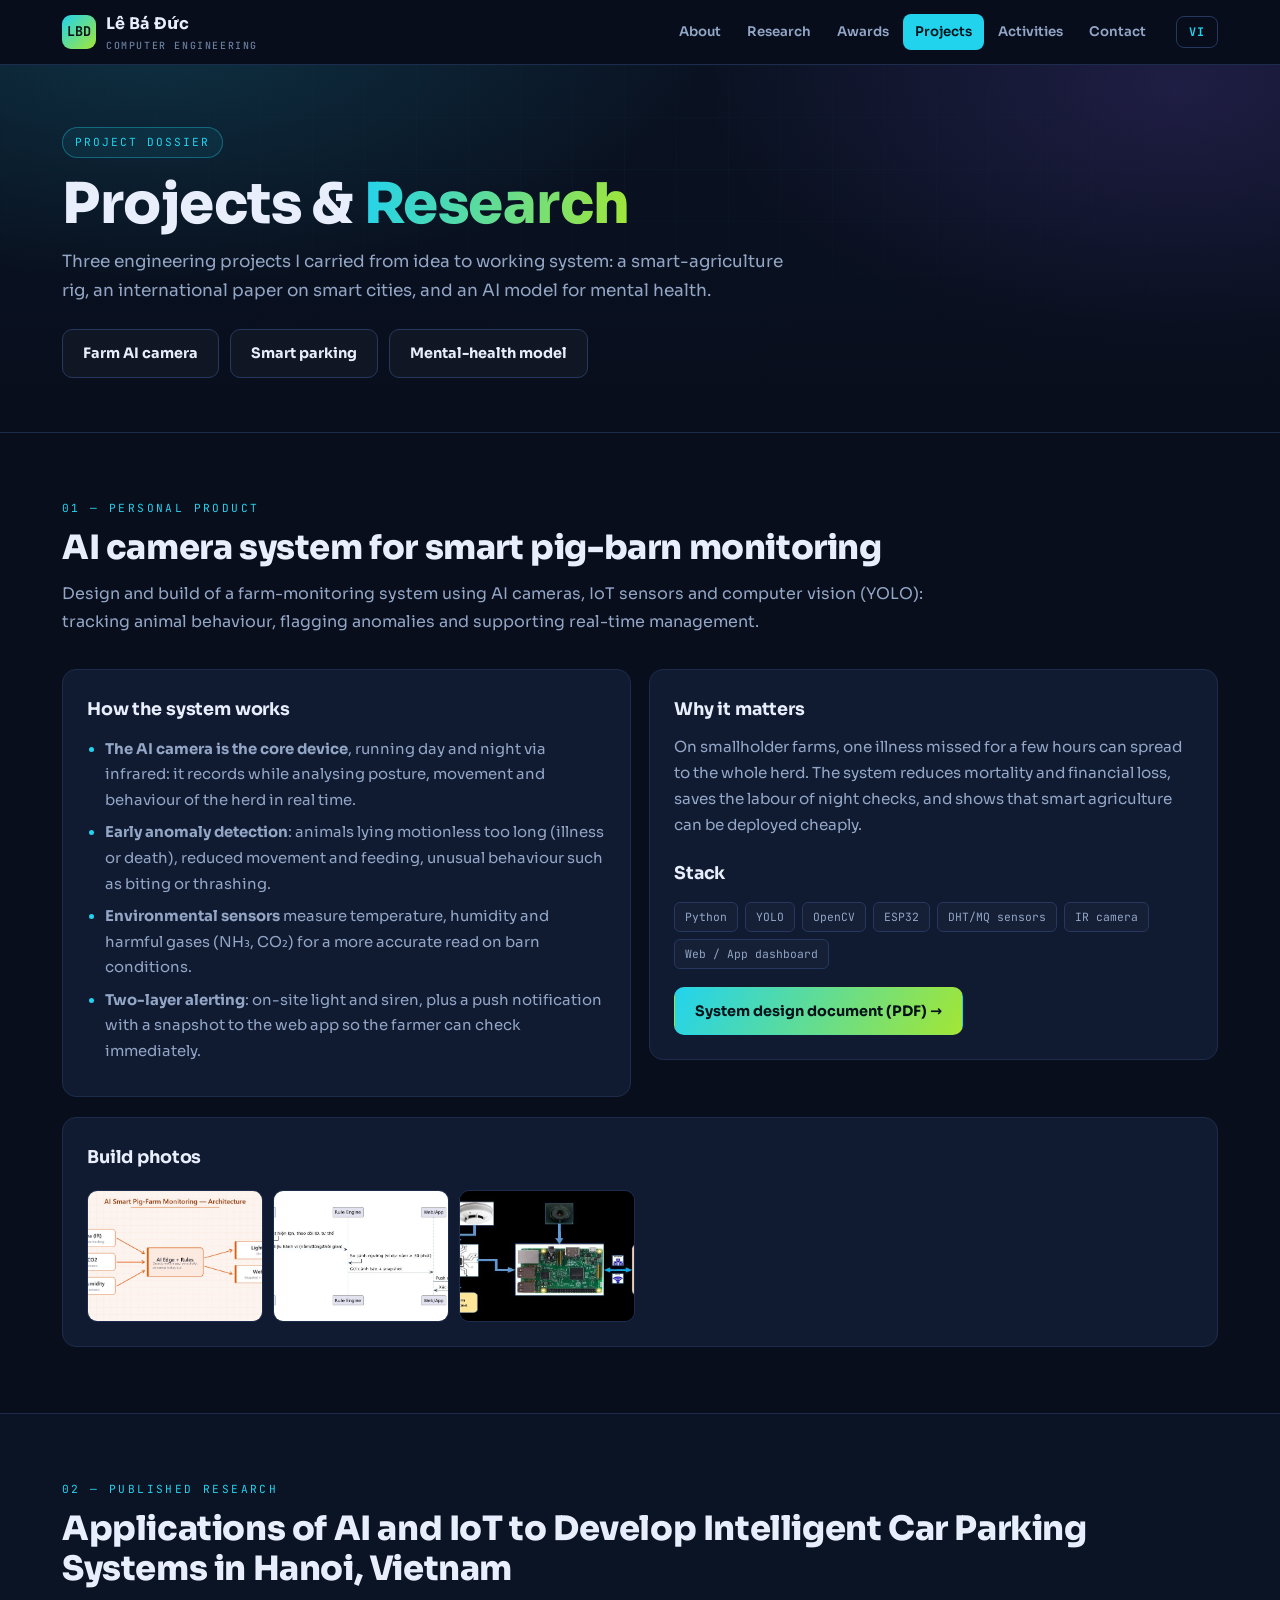
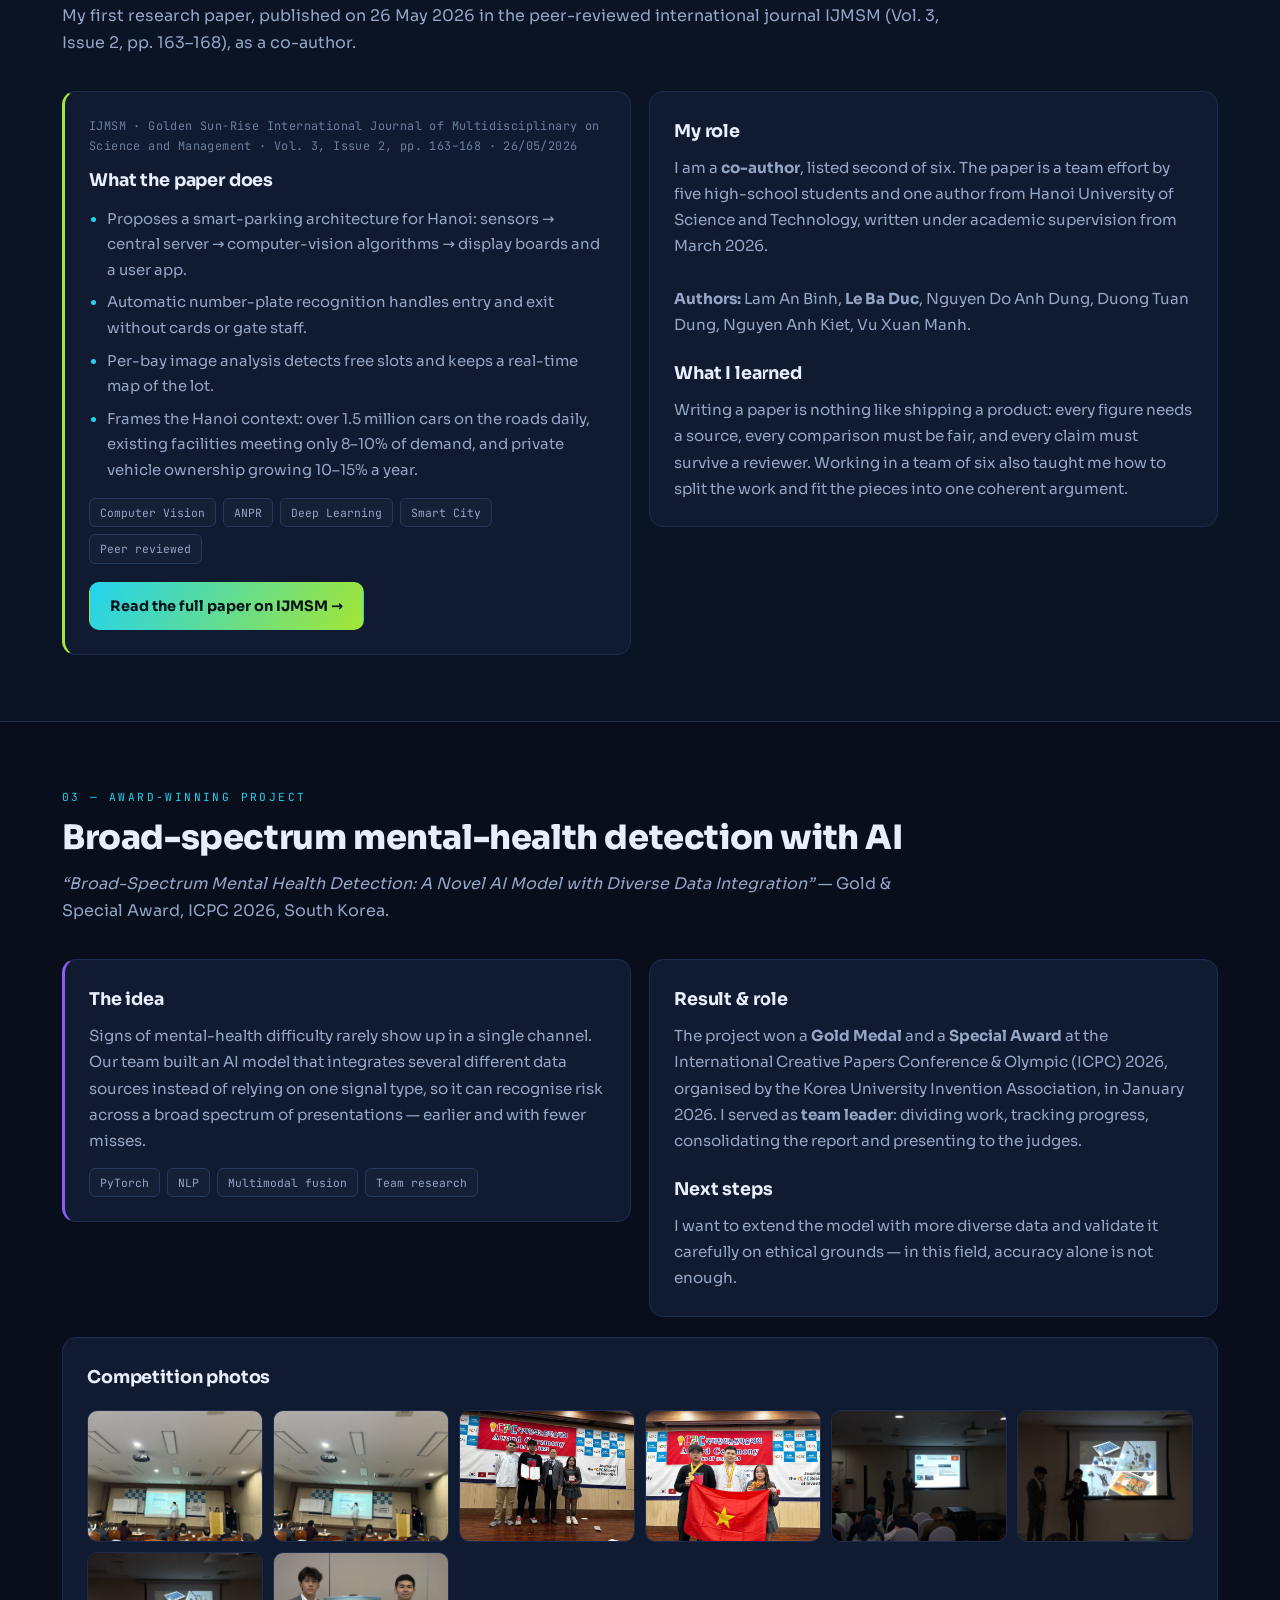
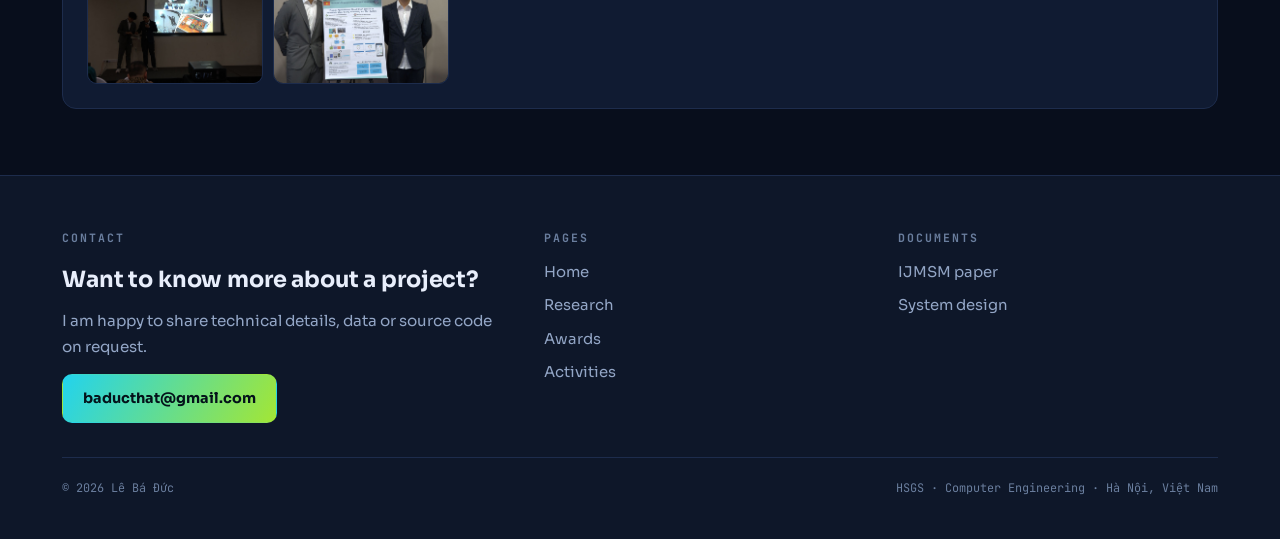
==== projects.html @ 4dd36305 "Cập nhật nội dung/thiết kế + ảnh thật (chuẩn bị push)" ====
<!DOCTYPE html>
<html lang="en">
<head>
<meta charset="utf-8">
<meta name="viewport" content="width=device-width,initial-scale=1,viewport-fit=cover">
<title>Projects &amp; Research — Le Ba Duc</title>
<meta name="description" content="Three engineering projects by Le Ba Duc: an AI pig-barn monitoring camera, a smart parking system published in IJMSM, and an early mental-health risk detection model (ICPC 2026 Gold).">
<link rel="preconnect" href="https://fonts.googleapis.com">
<link rel="preconnect" href="https://fonts.gstatic.com" crossorigin>
<link href="https://fonts.googleapis.com/css2?family=Sora:wght@400;600;700;800&family=JetBrains+Mono:wght@500;700&display=swap" rel="stylesheet">
<link rel="stylesheet" href="assets/css/site.css">
</head>
<body>

<div class="topbar">
  <div class="wrap">
    <a class="brand" href="index.html" style="text-decoration:none;color:inherit">
      <span class="mk">LBD</span>
      <span>Lê Bá Đức<small>COMPUTER ENGINEERING</small></span>
    </a>
    <button class="burger" aria-label="Menu" aria-expanded="false" id="burger">&#9776;</button>
    <nav class="mainnav" id="nav">
      <a href="index.html#about"><span data-en>About</span><span data-vi>Giới thiệu</span></a>
      <a href="index.html#research"><span data-en>Research</span><span data-vi>Nghiên cứu</span></a>
      <a href="index.html#awards"><span data-en>Awards</span><span data-vi>Thành tích</span></a>
      <a href="projects.html" class="on"><span data-en>Projects</span><span data-vi>Dự án</span></a>
      <a href="index.html#activities"><span data-en>Activities</span><span data-vi>Ngoại khóa</span></a>
      <a href="index.html#contact"><span data-en>Contact</span><span data-vi>Liên hệ</span></a>
    </nav>
    <button class="langbtn" id="lang">EN</button>
  </div>
</div>

<header class="hero">
  <div class="wrap" style="grid-template-columns:1fr">
    <div>
      <span class="kicker"><span data-en>Project dossier</span><span data-vi>Hồ sơ dự án</span></span>
      <h1><span data-en>Projects &amp; <em>Research</em></span><span data-vi>Dự án &amp; <em>Nghiên cứu</em></span></h1>
      <p class="role">
        <span data-en>Three engineering projects I carried from idea to working system: a smart-agriculture rig, an international paper on smart cities, and an AI model for mental health.</span><span data-vi>Ba dự án kỹ thuật mình theo từ ý tưởng tới sản phẩm: một hệ thống nông nghiệp thông minh, một bài báo quốc tế về thành phố thông minh, và một mô hình AI cho sức khỏe tâm lý.</span>
      </p>
      <div class="cta">
        <a class="btn" href="#farm"><span data-en>Farm AI camera</span><span data-vi>Camera AI trang trại</span></a>
        <a class="btn" href="#parking"><span data-en>Smart parking</span><span data-vi>Bãi đỗ xe thông minh</span></a>
        <a class="btn" href="#mental"><span data-en>Mental-health model</span><span data-vi>Phát hiện rủi ro tâm lý</span></a>
      </div>
    </div>
  </div>
</header>

<!-- ============ PROJECT 1 ============ -->
<section id="farm">
  <div class="wrap">
    <div class="sechead rv">
      <div class="eyebrow">01 &mdash; <span data-en>Personal product</span><span data-vi>Sản phẩm cá nhân</span></div>
      <h2><span data-en>AI camera system for smart pig-barn monitoring</span><span data-vi>Hệ thống camera AI giám sát chuồng lợn thông minh</span></h2>
      <p class="lead">
        <span data-en>Design and build of a farm-monitoring system using AI cameras, IoT sensors and computer vision (YOLO): tracking animal behaviour, flagging anomalies and supporting real-time management.</span><span data-vi>Thiết kế và phát triển hệ thống giám sát trang trại dùng camera AI, cảm biến IoT và thị giác máy tính (YOLO): theo dõi hành vi vật nuôi, phát hiện bất thường và hỗ trợ quản lý theo thời gian thực.</span>
      </p>
    </div>

    <div class="grid2" style="align-items:start">
      <div class="card rv">
        <h3><span data-en>How the system works</span><span data-vi>Cách hệ thống hoạt động</span></h3>
        <ul>
          <li><span data-en><b>The AI camera is the core device</b>, running day and night via infrared: it records while analysing posture, movement and behaviour of the herd in real time.</span><span data-vi><b>Camera AI là thiết bị trung tâm</b>, chạy cả ngày lẫn đêm nhờ hồng ngoại: vừa ghi hình, vừa phân tích tư thế, vận động và hành vi của đàn lợn theo thời gian thực.</span></li>
          <li><span data-en><b>Early anomaly detection</b>: animals lying motionless too long (illness or death), reduced movement and feeding, unusual behaviour such as biting or thrashing.</span><span data-vi><b>Phát hiện sớm dấu hiệu bất thường</b>: lợn nằm bất động quá lâu (ốm hoặc tử vong), giảm vận động và ăn ít, hành vi lạ như cắn hoặc quẫy.</span></li>
          <li><span data-en><b>Environmental sensors</b> measure temperature, humidity and harmful gases (NH&#8323;, CO&#8322;) for a more accurate read on barn conditions.</span><span data-vi><b>Cảm biến môi trường</b> đo nhiệt độ, độ ẩm và khí độc (NH&#8323;, CO&#8322;) để đánh giá điều kiện chuồng nuôi chính xác hơn.</span></li>
          <li><span data-en><b>Two-layer alerting</b>: on-site light and siren, plus a push notification with a snapshot to the web app so the farmer can check immediately.</span><span data-vi><b>Cảnh báo hai lớp</b>: đèn/còi tại chỗ, đồng thời đẩy thông báo kèm ảnh chụp lên Web/App để người chăn nuôi kiểm tra ngay.</span></li>
        </ul>
      </div>
      <div class="card rv">
        <h3><span data-en>Why it matters</span><span data-vi>Ý nghĩa thực tiễn</span></h3>
        <p><span data-en>On smallholder farms, one illness missed for a few hours can spread to the whole herd. The system reduces mortality and financial loss, saves the labour of night checks, and shows that smart agriculture can be deployed cheaply.</span><span data-vi>Trong chăn nuôi hộ nhỏ, một ca bệnh không được phát hiện trong vài giờ có thể lây ra cả đàn. Hệ thống này giảm tỷ lệ chết và thiệt hại kinh tế, tiết kiệm nhân công đi kiểm tra ban đêm, và cho thấy nông nghiệp thông minh có thể triển khai với chi phí thấp.</span></p>
        <h3 style="margin-top:20px"><span data-en>Stack</span><span data-vi>Công nghệ sử dụng</span></h3>
        <div class="tags">
          <span>Python</span><span>YOLO</span><span>OpenCV</span><span>ESP32</span><span data-en>DHT/MQ sensors</span><span data-en>IR camera</span><span data-vi>Cảm biến DHT/MQ</span><span data-vi>Camera hồng ngoại</span><span>Web / App dashboard</span>
        </div>
        <p style="margin-top:18px">
          <a class="btn pri" href="assets/docs/ban-thiet-ke-he-thong-pdf.pdf" target="_blank" rel="noopener">
            <span data-en>System design document (PDF) &rarr;</span><span data-vi>Bản thiết kế hệ thống (PDF) &rarr;</span>
          </a>
        </p>
      </div>
    </div>

    <div class="card rv" style="margin-top:20px">
      <h3><span data-en>Build photos</span><span data-vi>Hình ảnh sản phẩm</span></h3>
      <div class='gal'><a href='assets/img/act0-0.jpg' data-lb><img src='assets/img/act0-0.jpg' alt='He thong camera AI 1' loading='lazy'></a><a href='assets/img/act0-1.jpg' data-lb><img src='assets/img/act0-1.jpg' alt='He thong camera AI 2' loading='lazy'></a><a href='assets/img/act0-2.jpg' data-lb><img src='assets/img/act0-2.jpg' alt='He thong camera AI 3' loading='lazy'></a></div>
    </div>
  </div>
</section>

<!-- ============ PROJECT 2 ============ -->
<section id="parking">
  <div class="wrap">
    <div class="sechead rv">
      <div class="eyebrow">02 &mdash; <span data-en>Published research</span><span data-vi>Nghiên cứu đã công bố</span></div>
      <h2>Applications of AI and IoT to Develop Intelligent Car Parking Systems in Hanoi, Vietnam</h2>
      <p class="lead">
        <span data-en>My first research paper, published on 26 May 2026 in the peer-reviewed international journal IJMSM (Vol. 3, Issue 2, pp. 163&ndash;168), as a co-author.</span><span data-vi>Bài báo khoa học đầu tiên của mình, công bố ngày 26/05/2026 trên tạp chí quốc tế bình duyệt IJMSM (Vol. 3, Issue 2, tr. 163&ndash;168), với vai trò đồng tác giả.</span>
      </p>
    </div>
    <div class="grid2" style="align-items:start">
      <div class="card rv" style="border-left:3px solid var(--lime)">
        <div class="meta">IJMSM &middot; Golden Sun-Rise International Journal of Multidisciplinary on Science and Management &middot; Vol. 3, Issue 2, pp. 163&ndash;168 &middot; 26/05/2026</div>
        <h3 style="margin-top:8px"><span data-en>What the paper does</span><span data-vi>Nội dung nghiên cứu</span></h3>
        <ul>
          <li><span data-en>Proposes a smart-parking architecture for Hanoi: sensors &rarr; central server &rarr; computer-vision algorithms &rarr; display boards and a user app.</span><span data-vi>Đề xuất kiến trúc hệ thống bãi đỗ xe tự động: camera đầu vào &rarr; mô hình thị giác máy tính &rarr; máy chủ điều phối &rarr; bảng hiển thị và ứng dụng người dùng.</span></li>
          <li><span data-en>Automatic number-plate recognition handles entry and exit without cards or gate staff.</span><span data-vi>Nhận diện biển số xe (ANPR) để tự động ghi nhận vào/ra, không cần thẻ từ hay nhân viên soát vé.</span></li>
          <li><span data-en>Per-bay image analysis detects free slots and keeps a real-time map of the lot.</span><span data-vi>Phát hiện chỗ trống bằng phân tích hình ảnh từng ô đỗ, cập nhật bản đồ bãi theo thời gian thực.</span></li>
          <li><span data-en>Frames the Hanoi context: over 1.5 million cars on the roads daily, existing facilities meeting only 8&ndash;10% of demand, and private vehicle ownership growing 10&ndash;15% a year.</span><span data-vi>Phân tích bối cảnh Hà Nội: hơn 1,5 triệu xe lưu thông mỗi ngày, hạ tầng đỗ xe hiện chỉ đáp ứng 8&ndash;10% nhu cầu, lượng xe cá nhân tăng 10&ndash;15% mỗi năm.</span></li>
        </ul>
        <div class="tags"><span>Computer Vision</span><span>ANPR</span><span>Deep Learning</span><span>Smart City</span><span data-en>Peer reviewed</span><span data-vi>Bình duyệt</span></div>
        <p style="margin-top:18px">
          <a class="btn pri" href="https://ijmsm.org/ijmsm-v3i2p119.html" target="_blank" rel="noopener">
            <span data-en>Read the full paper on IJMSM &rarr;</span><span data-vi>Đọc toàn văn trên IJMSM &rarr;</span>
          </a>
        </p>
      </div>
      <div class="card rv">
        <h3><span data-en>My role</span><span data-vi>Vai trò của mình</span></h3>
        <p><span data-en>I am a <b>co-author</b>, listed second of six. The paper is a team effort by five high-school students and one author from Hanoi University of Science and Technology, written under academic supervision from March 2026.<br><br><b>Authors:</b> Lam An Binh, <b>Le Ba Duc</b>, Nguyen Do Anh Dung, Duong Tuan Dung, Nguyen Anh Kiet, Vu Xuan Manh.</span><span data-vi>Mình là <b>đồng tác giả</b>, đứng tên thứ 2 trong 6 tác giả. Bài báo là công trình nhóm gồm 5 học sinh và 1 tác giả từ Đại học Bách khoa Hà Nội, thực hiện dưới hướng dẫn chuyên môn từ tháng 3/2026.<br><br><b>Nhóm tác giả:</b> Lam An Binh, <b>Le Ba Duc</b>, Nguyen Do Anh Dung, Duong Tuan Dung, Nguyen Anh Kiet, Vu Xuan Manh.</span></p>
        <h3 style="margin-top:20px"><span data-en>What I learned</span><span data-vi>Điều mình học được</span></h3>
        <p><span data-en>Writing a paper is nothing like shipping a product: every figure needs a source, every comparison must be fair, and every claim must survive a reviewer. Working in a team of six also taught me how to split the work and fit the pieces into one coherent argument.</span><span data-vi>Viết một bài báo khác hoàn toàn với làm một sản phẩm: mọi số liệu phải có nguồn, mọi so sánh phải công bằng, và mọi kết luận phải chịu được phản biện của người bình duyệt. Làm việc trong nhóm 6 người cũng dạy mình cách chia phần việc và ghép các phần thành một lập luận thống nhất.</span></p>
      </div>
    </div>
  </div>
</section>

<!-- ============ PROJECT 3 ============ -->
<section id="mental">
  <div class="wrap">
    <div class="sechead rv">
      <div class="eyebrow">03 &mdash; <span data-en>Award-winning project</span><span data-vi>Đề tài đạt giải</span></div>
      <h2><span data-en>Broad-spectrum mental-health detection with AI</span><span data-vi>Phát hiện sớm rủi ro sức khỏe tâm lý bằng AI</span></h2>
      <p class="lead">
        <span data-en><i>&ldquo;Broad-Spectrum Mental Health Detection: A Novel AI Model with Diverse Data Integration&rdquo;</i> &mdash; Gold &amp; Special Award, ICPC 2026, South Korea.</span><span data-vi><i>&ldquo;Broad-Spectrum Mental Health Detection: A Novel AI Model with Diverse Data Integration&rdquo;</i> &mdash; Gold &amp; Special Award, ICPC 2026, Hàn Quốc.</span>
      </p>
    </div>
    <div class="grid2" style="align-items:start">
      <div class="card rv" style="border-left:3px solid var(--violet)">
        <h3><span data-en>The idea</span><span data-vi>Ý tưởng</span></h3>
        <p><span data-en>Signs of mental-health difficulty rarely show up in a single channel. Our team built an AI model that integrates several different data sources instead of relying on one signal type, so it can recognise risk across a broad spectrum of presentations &mdash; earlier and with fewer misses.</span><span data-vi>Các dấu hiệu của vấn đề sức khỏe tâm lý rất ít khi xuất hiện ở một kênh duy nhất. Nhóm mình xây dựng một mô hình AI tích hợp nhiều nguồn dữ liệu khác nhau thay vì chỉ dựa vào một loại tín hiệu, nhằm nhận ra nguy cơ trên phổ rộng các biểu hiện &mdash; sớm hơn và ít bỏ sót hơn.</span></p>
        <div class="tags"><span>PyTorch</span><span>NLP</span><span>Multimodal fusion</span><span data-en>Team research</span><span data-vi>Nghiên cứu nhóm</span></div>
      </div>
      <div class="card rv">
        <h3><span data-en>Result &amp; role</span><span data-vi>Kết quả &amp; vai trò</span></h3>
        <p><span data-en>The project won a <b>Gold Medal</b> and a <b>Special Award</b> at the International Creative Papers Conference &amp; Olympic (ICPC) 2026, organised by the Korea University Invention Association, in January 2026. I served as <b>team leader</b>: dividing work, tracking progress, consolidating the report and presenting to the judges.</span><span data-vi>Đề tài giành <b>Huy chương Vàng</b> kèm <b>Giải đặc biệt</b> tại International Creative Papers Conference &amp; Olympic (ICPC) 2026 do Korea University Invention Association tổ chức, tháng 01/2026. Mình đảm nhiệm vai trò <b>Team Leader</b>: chia việc, quản lý tiến độ, tổng hợp báo cáo và trình bày trước ban giám khảo.</span></p>
        <h3 style="margin-top:20px"><span data-en>Next steps</span><span data-vi>Hướng phát triển</span></h3>
        <p><span data-en>I want to extend the model with more diverse data and validate it carefully on ethical grounds &mdash; in this field, accuracy alone is not enough.</span><span data-vi>Mình muốn tiếp tục mở rộng mô hình với dữ liệu đa dạng hơn và kiểm chứng cẩn thận về mặt đạo đức &mdash; đây là lĩnh vực mà độ chính xác thôi là chưa đủ.</span></p>
      </div>
    </div>
    <div class="card rv" style="margin-top:20px">
      <h3><span data-en>Competition photos</span><span data-vi>Hình ảnh tại cuộc thi</span></h3>
      <div class='gal'><a href='assets/img/act1-0.jpg' data-lb><img src='assets/img/act1-0.jpg' alt='ICPC 2026 1' loading='lazy'></a><a href='assets/img/act1-1.jpg' data-lb><img src='assets/img/act1-1.jpg' alt='ICPC 2026 2' loading='lazy'></a><a href='assets/img/act1-2.jpg' data-lb><img src='assets/img/act1-2.jpg' alt='ICPC 2026 3' loading='lazy'></a><a href='assets/img/act1-3.jpg' data-lb><img src='assets/img/act1-3.jpg' alt='ICPC 2026 4' loading='lazy'></a><a href='assets/img/act1-4.jpg' data-lb><img src='assets/img/act1-4.jpg' alt='ICPC 2026 5' loading='lazy'></a><a href='assets/img/act1-5.jpg' data-lb><img src='assets/img/act1-5.jpg' alt='ICPC 2026 6' loading='lazy'></a><a href='assets/img/act1-6.jpg' data-lb><img src='assets/img/act1-6.jpg' alt='ICPC 2026 7' loading='lazy'></a><a href='assets/img/act1-7.jpg' data-lb><img src='assets/img/act1-7.jpg' alt='ICPC 2026 8' loading='lazy'></a></div>
    </div>
  </div>
</section>

<footer id="contact">
  <div class="wrap">
    <div class="fgrid">
      <div>
        <h4><span data-en>Contact</span><span data-vi>Liên hệ</span></h4>
        <h3 style="font-size:1.4rem"><span data-en>Want to know more about a project?</span><span data-vi>Muốn biết thêm về một dự án?</span></h3>
        <p style="color:var(--mute);margin-top:10px;font-size:.95rem">
          <span data-en>I am happy to share technical details, data or source code on request.</span><span data-vi>Mình rất vui được chia sẻ chi tiết kỹ thuật, dữ liệu hoặc mã nguồn khi cần.</span>
        </p>
        <p style="margin-top:14px"><a class="btn pri" href="mailto:baducthat@gmail.com">baducthat@gmail.com</a></p>
      </div>
      <div>
        <h4><span data-en>Pages</span><span data-vi>Trang</span></h4>
        <ul>
          <li><a href="index.html"><span data-en>Home</span><span data-vi>Trang chủ</span></a></li>
          <li><a href="index.html#research"><span data-en>Research</span><span data-vi>Nghiên cứu</span></a></li>
          <li><a href="index.html#awards"><span data-en>Awards</span><span data-vi>Thành tích</span></a></li>
          <li><a href="index.html#activities"><span data-en>Activities</span><span data-vi>Ngoại khóa</span></a></li>
        </ul>
      </div>
      <div>
        <h4><span data-en>Documents</span><span data-vi>Tài liệu</span></h4>
        <ul>
          <li><a href="https://ijmsm.org/ijmsm-v3i2p119.html" target="_blank" rel="noopener"><span data-en>IJMSM paper</span><span data-vi>Bài báo IJMSM</span></a></li>
          <li><a href="assets/docs/ban-thiet-ke-he-thong-pdf.pdf" target="_blank" rel="noopener"><span data-en>System design</span><span data-vi>Bản thiết kế hệ thống</span></a></li>
        </ul>
      </div>
    </div>
    <div class="copy">
      <span>&copy; 2026 Lê Bá Đức</span>
      <span>HSGS &middot; Computer Engineering &middot; Hà Nội, Việt Nam</span>
    </div>
  </div>
</footer>

<div class="lb" id="lb" hidden>
  <button class="x" id="lbx" aria-label="Close">&times;</button>
  <button class="p" id="lbp" aria-label="Previous">&#8249;</button>
  <img id="lbi" src="" alt="">
  <button class="n" id="lbn" aria-label="Next">&#8250;</button>
</div>

<script src="assets/js/site.js"></script>
</body>
</html>
---- assets/css/site.css ----
/* ==========================================================
   Lê Bá Đức — Portfolio  |  "Engineering Console" theme
   ========================================================== */
:root{
  --bg:#080e1c; --bg2:#0b1425; --panel:#101b32; --panel2:#0e1729;
  --line:#1d2c4c; --line2:#26385e;
  --ink:#e8eefb; --mute:#93a6c6; --dim:#6a7e9e;
  --cy:#22d3ee; --lime:#a3e635; --gold:#fbbf24; --violet:#8b5cf6;
  --mono:'JetBrains Mono',ui-monospace,SFMono-Regular,Menlo,monospace;
  --sans:'Sora',system-ui,-apple-system,Segoe UI,sans-serif;
  --r:14px; --max:1200px;
}
*{margin:0;padding:0;box-sizing:border-box}
html{scroll-behavior:smooth;scroll-padding-top:86px}
body{
  font-family:var(--sans);background:var(--bg);color:var(--ink);
  line-height:1.72;-webkit-font-smoothing:antialiased;overflow-x:hidden;
}
img{max-width:100%;display:block}
a{color:var(--cy);text-decoration:none}
a:hover{text-decoration:underline}
.wrap{max-width:var(--max);margin:0 auto;padding:0 22px}

/* ---------- language toggle ---------- */
html[lang="vi"] [data-en]{display:none!important}
html[lang="en"] [data-vi]{display:none!important}

/* ---------- top bar ---------- */
.topbar{
  position:sticky;top:0;z-index:80;
  background:rgba(8,14,28,.82);backdrop-filter:blur(14px);
  border-bottom:1px solid var(--line);
}
.topbar .wrap{display:flex;align-items:center;gap:18px;height:64px}
.brand{display:flex;align-items:center;gap:10px;font-weight:700;letter-spacing:.3px;flex:0 0 auto}
.brand .mk{
  width:34px;height:34px;border-radius:9px;display:grid;place-items:center;
  font-family:var(--mono);font-size:.84rem;font-weight:700;color:#04121a;
  background:linear-gradient(135deg,var(--cy),var(--lime));
}
.brand small{display:block;font-family:var(--mono);font-size:.62rem;color:var(--dim);letter-spacing:1.6px;font-weight:500}
.mainnav{display:flex;gap:2px;margin-left:auto;flex-wrap:wrap}
.mainnav a{
  font-size:.83rem;font-weight:600;color:var(--mute);padding:7px 12px;border-radius:8px;
  text-decoration:none;white-space:nowrap;transition:.18s;
}
.mainnav a:hover,.mainnav a.on{color:#04121a;background:var(--cy)}
.langbtn{
  flex:0 0 auto;font-family:var(--mono);font-size:.74rem;font-weight:700;letter-spacing:1px;
  background:transparent;color:var(--cy);border:1px solid var(--line2);
  padding:7px 12px;border-radius:8px;cursor:pointer;transition:.18s;
}
.langbtn:hover{background:var(--cy);color:#04121a;border-color:var(--cy)}
.burger{display:none;background:none;border:1px solid var(--line2);color:var(--ink);border-radius:8px;padding:6px 10px;cursor:pointer;font-size:1.1rem}
@media(max-width:940px){
  .burger{display:block;margin-left:auto}
  .mainnav{
    position:absolute;top:64px;left:0;right:0;flex-direction:column;gap:0;margin:0;
    background:var(--bg2);border-bottom:1px solid var(--line);padding:8px 18px 14px;
  }
  .mainnav[hidden]{display:none}
  .mainnav a{padding:11px 8px;border-radius:0;border-bottom:1px solid var(--line)}
  .langbtn{margin-left:10px}
}

/* ---------- hero ---------- */
.hero{position:relative;overflow:hidden;border-bottom:1px solid var(--line);
  background:
    radial-gradient(900px 420px at 12% -10%,rgba(34,211,238,.16),transparent 62%),
    radial-gradient(760px 420px at 92% 6%,rgba(139,92,246,.16),transparent 62%),
    linear-gradient(180deg,#0a1222,#080e1c);
}
.hero::before{
  content:"";position:absolute;inset:0;pointer-events:none;opacity:.5;
  background-image:
    linear-gradient(rgba(34,211,238,.06) 1px,transparent 1px),
    linear-gradient(90deg,rgba(34,211,238,.06) 1px,transparent 1px);
  background-size:52px 52px;
  mask-image:radial-gradient(ellipse 80% 70% at 50% 30%,#000,transparent 75%);
}
.hero .wrap{position:relative;padding:62px 22px 54px;display:grid;grid-template-columns:auto 1fr;gap:38px;align-items:center}
@media(max-width:820px){.hero .wrap{grid-template-columns:1fr;gap:26px;padding:44px 22px 40px;text-align:center}}
.avatar{
  width:186px;height:186px;object-fit:cover;border-radius:22px;
  border:1px solid var(--line2);box-shadow:0 24px 60px rgba(0,0,0,.55),0 0 0 6px rgba(34,211,238,.07);
}
@media(max-width:820px){.avatar{margin:0 auto;width:150px;height:150px}}
.kicker{
  display:inline-flex;align-items:center;gap:8px;font-family:var(--mono);font-size:.7rem;
  letter-spacing:2px;text-transform:uppercase;color:var(--cy);
  border:1px solid rgba(34,211,238,.35);background:rgba(34,211,238,.07);
  padding:5px 12px;border-radius:999px;margin-bottom:16px;
}
.hero h1{font-size:clamp(2.1rem,5.4vw,3.5rem);line-height:1.08;letter-spacing:-.5px;font-weight:800}
.hero h1 em{font-style:normal;background:linear-gradient(100deg,var(--cy),var(--lime));-webkit-background-clip:text;background-clip:text;color:transparent}
.hero .role{margin-top:12px;font-size:1.06rem;color:var(--mute);max-width:56ch}
@media(max-width:820px){.hero .role{margin-inline:auto}}
.hero .school{margin-top:6px;font-family:var(--mono);font-size:.82rem;color:var(--dim)}
.cta{display:flex;flex-wrap:wrap;gap:11px;margin-top:24px}
@media(max-width:820px){.cta{justify-content:center}}
.btn{
  display:inline-flex;align-items:center;gap:8px;font-size:.9rem;font-weight:700;
  padding:11px 20px;border-radius:10px;border:1px solid var(--line2);
  color:var(--ink);text-decoration:none;transition:.18s;background:rgba(255,255,255,.03);
}
.btn:hover{border-color:var(--cy);color:var(--cy);text-decoration:none;transform:translateY(-1px)}
.btn.pri{background:linear-gradient(120deg,var(--cy),var(--lime));color:#04121a;border-color:transparent}
.btn.pri:hover{color:#04121a;filter:brightness(1.08)}

/* ---------- stat strip ---------- */
.strip{border-bottom:1px solid var(--line);background:var(--panel2)}
.strip .wrap{display:grid;grid-template-columns:repeat(auto-fit,minmax(160px,1fr));gap:1px;padding:0 22px}
.stat{padding:22px 6px;text-align:center;position:relative}
.stat+.stat::before{content:"";position:absolute;left:0;top:22%;bottom:22%;width:1px;background:var(--line)}
@media(max-width:700px){.stat+.stat::before{display:none}}
.stat b{display:block;font-family:var(--mono);font-size:1.85rem;font-weight:700;color:var(--cy);letter-spacing:-.5px}
.stat b.l{color:var(--lime)}.stat b.g{color:var(--gold)}
.stat span{display:block;font-size:.76rem;color:var(--dim);letter-spacing:.9px;text-transform:uppercase;margin-top:2px}

/* ---------- sections ---------- */
section{padding:66px 0;border-bottom:1px solid var(--line)}
section:nth-of-type(even){background:var(--bg2)}
.eyebrow{font-family:var(--mono);font-size:.7rem;letter-spacing:2.4px;text-transform:uppercase;color:var(--cy);margin-bottom:10px}
h2{font-size:clamp(1.5rem,3.3vw,2.1rem);letter-spacing:-.4px;font-weight:800;line-height:1.2}
h2+.lead{margin-top:12px;color:var(--mute);max-width:74ch}
h3{font-size:1.1rem;font-weight:700;letter-spacing:-.15px}
.sechead{margin-bottom:34px}

/* ---------- cards ---------- */
.card{
  background:var(--panel);border:1px solid var(--line);border-radius:var(--r);
  padding:24px;transition:.22s;
}
.card:hover{border-color:var(--line2);transform:translateY(-2px);box-shadow:0 18px 44px rgba(0,0,0,.42)}
.grid2{display:grid;grid-template-columns:repeat(auto-fit,minmax(330px,1fr));gap:18px}
.grid3{display:grid;grid-template-columns:repeat(auto-fit,minmax(260px,1fr));gap:18px}
.tags{display:flex;flex-wrap:wrap;gap:7px;margin-top:14px}
.tags span{
  font-family:var(--mono);font-size:.71rem;padding:4px 10px;border-radius:6px;
  color:var(--mute);border:1px solid var(--line2);background:rgba(255,255,255,.02);
}
.meta{font-family:var(--mono);font-size:.74rem;color:var(--dim);letter-spacing:.4px}
.card p{color:var(--mute);font-size:.95rem;margin-top:9px}
.card ul{margin:12px 0 0 18px;color:var(--mute);font-size:.93rem}
.card ul li{margin-bottom:7px}
.card ul li::marker{color:var(--cy)}

/* ---------- award rows ---------- */
.award{display:grid;grid-template-columns:64px 1fr;gap:18px;align-items:start;
  background:var(--panel);border:1px solid var(--line);border-left:3px solid var(--gold);
  border-radius:var(--r);padding:22px;transition:.22s}
.award:hover{transform:translateY(-2px);box-shadow:0 18px 44px rgba(0,0,0,.42)}
.award.sp{border-left-color:var(--violet)}
.medal{width:64px;height:64px;border-radius:50%;display:grid;place-items:center;font-size:1.7rem;
  background:linear-gradient(140deg,rgba(251,191,36,.22),rgba(251,191,36,.05));border:1px solid rgba(251,191,36,.3)}
.award.sp .medal{background:linear-gradient(140deg,rgba(139,92,246,.22),rgba(139,92,246,.05));border-color:rgba(139,92,246,.32)}
.rank{font-family:var(--mono);font-size:.68rem;letter-spacing:1.8px;text-transform:uppercase;color:var(--gold);font-weight:700}
.award.sp .rank{color:var(--violet)}
@media(max-width:560px){.award{grid-template-columns:1fr}}

/* ---------- gallery ---------- */
.gal{display:grid;grid-template-columns:repeat(auto-fill,minmax(166px,1fr));gap:10px;margin-top:18px}
.gal a{display:block;border-radius:10px;overflow:hidden;border:1px solid var(--line);aspect-ratio:4/3;background:var(--panel2)}
.gal img{width:100%;height:100%;object-fit:cover;transition:transform .45s ease,filter .3s}
.gal a:hover img{transform:scale(1.09);filter:brightness(1.08)}

/* ---------- timeline ---------- */
.tl{position:relative;padding-left:30px;border-left:1px solid var(--line2);margin-top:6px}
.tl .it{position:relative;padding-bottom:30px}
.tl .it::before{content:"";position:absolute;left:-36px;top:9px;width:11px;height:11px;border-radius:50%;
  background:var(--cy);box-shadow:0 0 0 4px rgba(34,211,238,.16)}
.tl .yr{font-family:var(--mono);font-weight:700;color:var(--cy);font-size:.92rem;letter-spacing:1px}
.tl h3{margin-top:3px}
.tl p{color:var(--mute);font-size:.94rem;margin-top:5px}

/* ---------- skills ---------- */
.skills{display:grid;grid-template-columns:repeat(auto-fit,minmax(300px,1fr));gap:14px 44px}
.sk .row{display:flex;justify-content:space-between;font-size:.92rem;margin-bottom:7px}
.sk .row em{font-style:normal;font-family:var(--mono);font-size:.8rem;color:var(--cy)}
.bar{height:6px;border-radius:99px;background:rgba(255,255,255,.07);overflow:hidden}
.bar i{display:block;height:100%;border-radius:99px;background:linear-gradient(90deg,var(--cy),var(--lime));
  animation:grow 1.1s cubic-bezier(.2,.8,.2,1)}
@keyframes grow{from{width:0}}
.chips{display:flex;flex-wrap:wrap;gap:9px}
.chips span{font-size:.87rem;padding:7px 15px;border-radius:999px;border:1px solid var(--line2);color:var(--mute)}

/* ---------- quote ---------- */
.quote{margin-top:20px;padding:18px 24px;border-left:3px solid var(--lime);background:rgba(163,230,53,.05);
  border-radius:0 10px 10px 0;font-size:1.04rem;color:var(--ink)}

/* ---------- footer ---------- */
footer{padding:52px 0 40px;background:var(--panel2)}
.fgrid{display:grid;grid-template-columns:1.4fr 1fr 1fr;gap:34px}
@media(max-width:760px){.fgrid{grid-template-columns:1fr;gap:24px}}
footer h4{font-family:var(--mono);font-size:.72rem;letter-spacing:2px;text-transform:uppercase;color:var(--dim);margin-bottom:12px}
footer a{color:var(--mute)}footer a:hover{color:var(--cy)}
footer ul{list-style:none;font-size:.93rem}
footer li{margin-bottom:8px}
.copy{margin-top:34px;padding-top:20px;border-top:1px solid var(--line);
  font-family:var(--mono);font-size:.74rem;color:var(--dim);display:flex;justify-content:space-between;flex-wrap:wrap;gap:8px}

/* ---------- lightbox ---------- */
.lb{position:fixed;inset:0;z-index:200;background:rgba(4,8,16,.94);display:grid;place-items:center;padding:24px}
.lb[hidden]{display:none}
.lb img{max-width:min(1100px,94vw);max-height:86vh;border-radius:12px;box-shadow:0 30px 90px rgba(0,0,0,.7)}
.lb button{position:absolute;background:rgba(255,255,255,.08);border:1px solid var(--line2);color:#fff;
  width:44px;height:44px;border-radius:50%;cursor:pointer;font-size:1.2rem;display:grid;place-items:center}
.lb .x{top:20px;right:20px}.lb .p{left:20px}.lb .n{right:20px}
.lb button:hover{background:var(--cy);color:#04121a}

/* ---------- reveal ---------- */
.rv{opacity:0;transform:translateY(22px);transition:opacity .65s ease,transform .65s ease}
.rv.in{opacity:1;transform:none}
@media(prefers-reduced-motion:reduce){.rv{opacity:1;transform:none}.bar i{animation:none}}
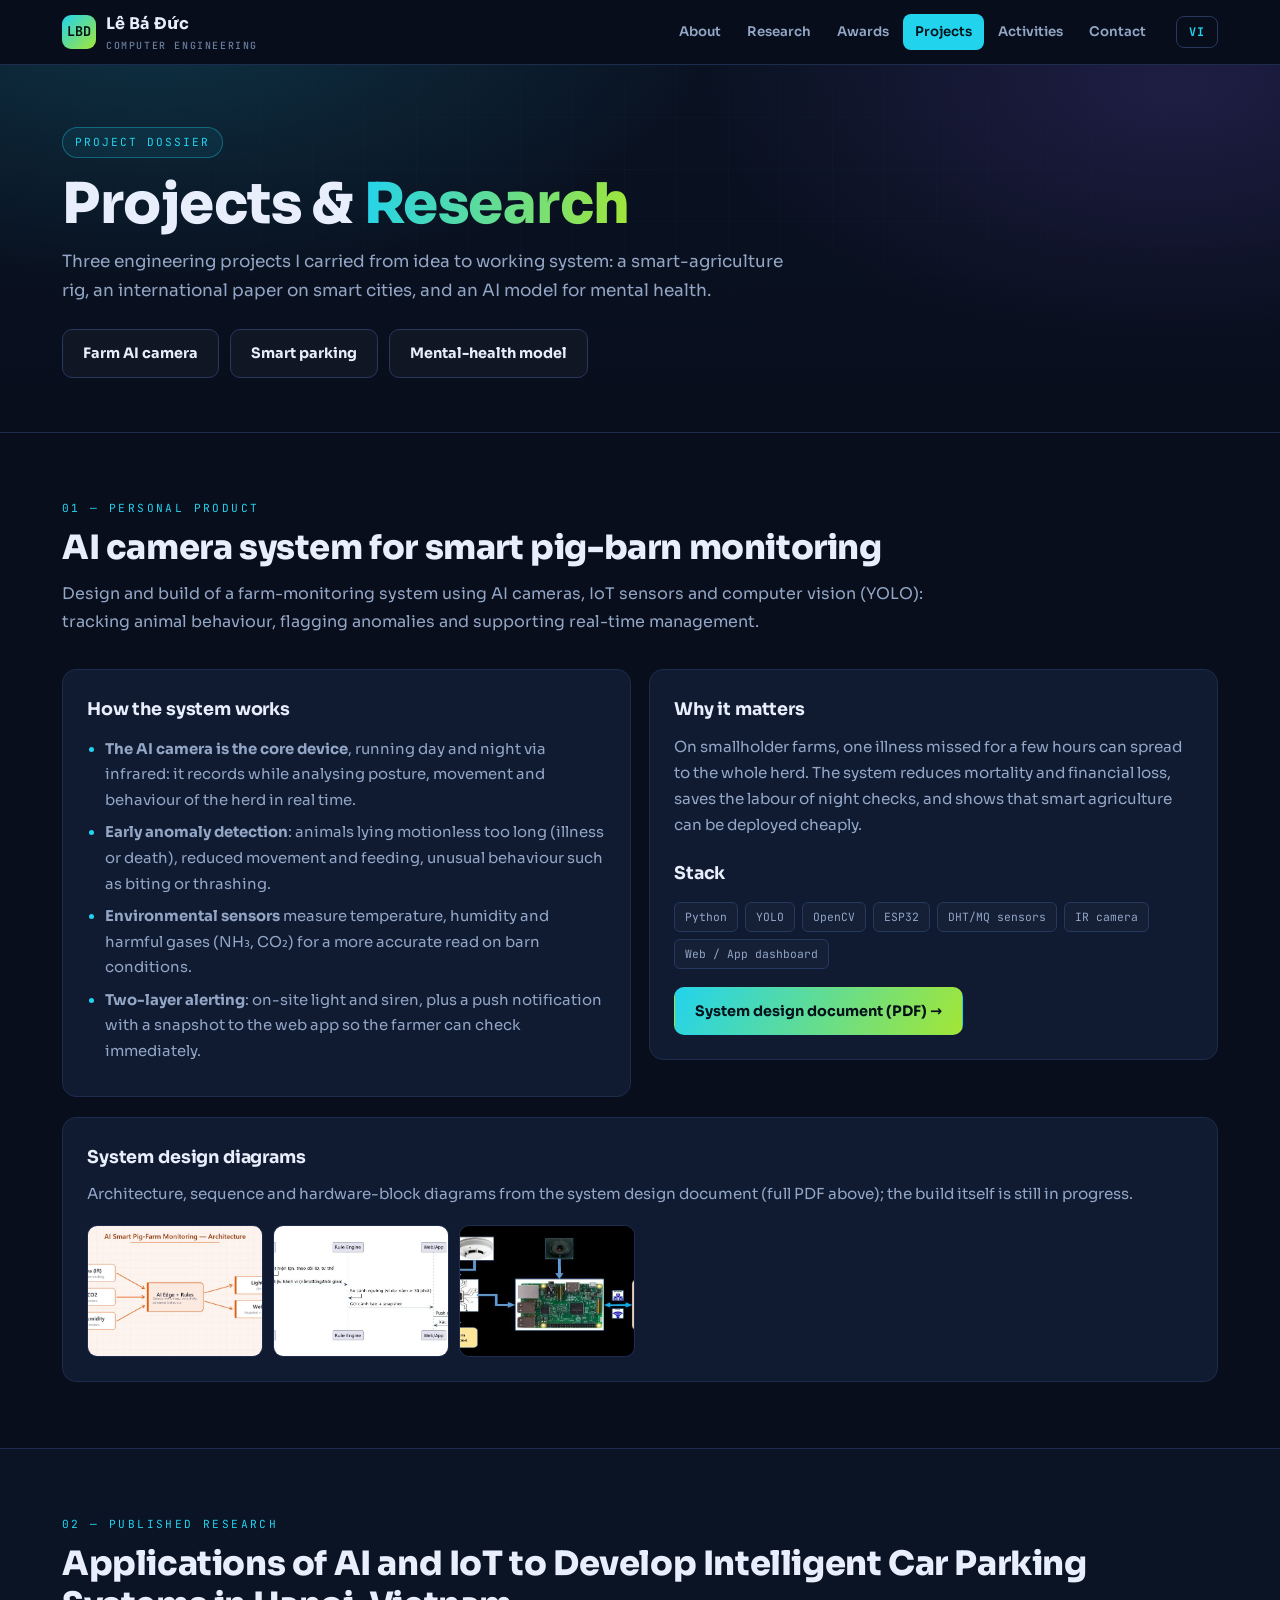
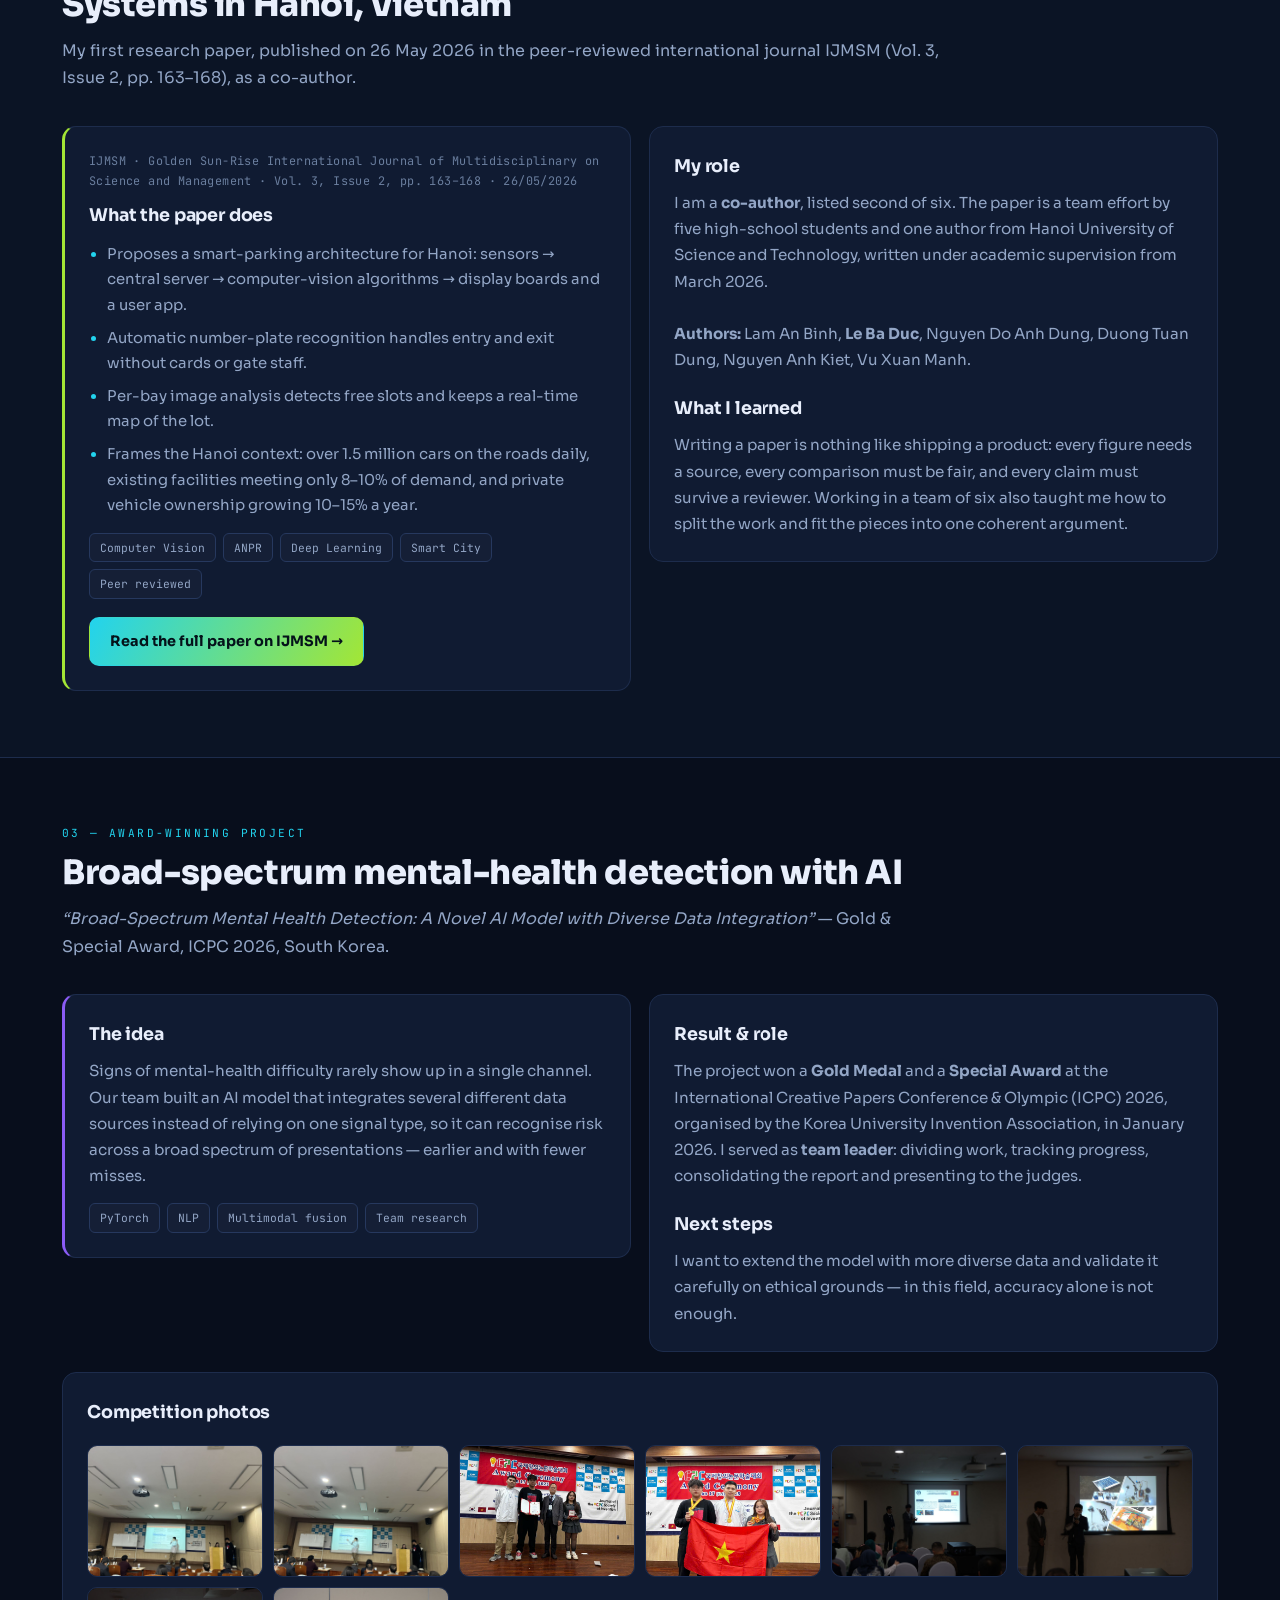
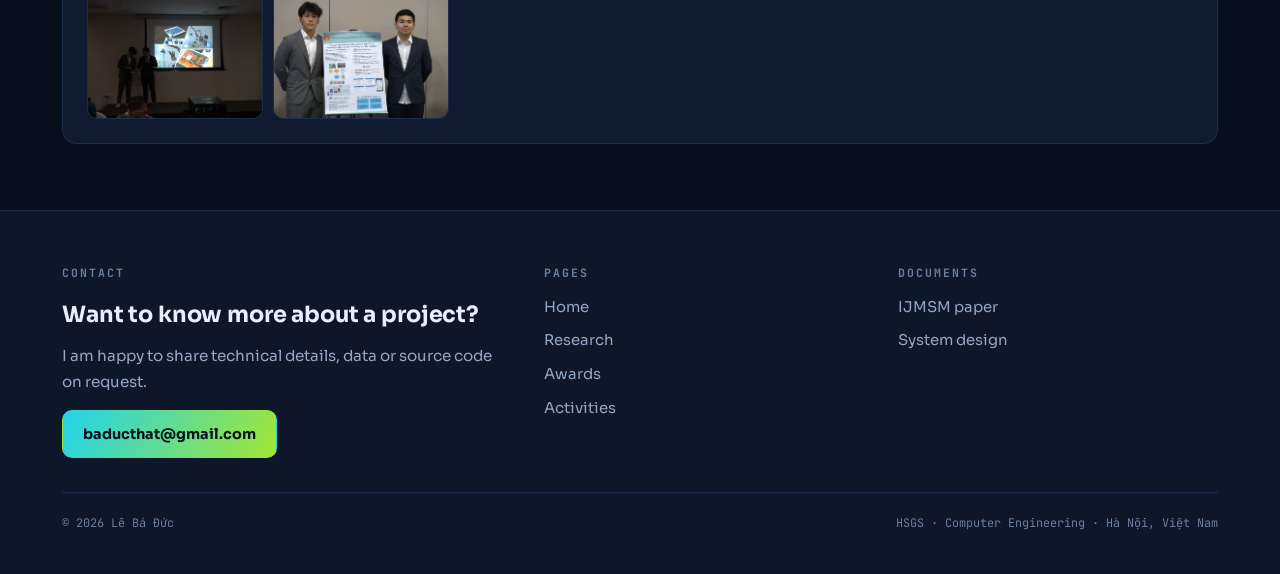
==== commit 8a743833: "Fix mislabeled pig-farm project gallery on projects.html The "Build photos" / "Hinh anh san pham" ga" ====
--- a/projects.html
+++ b/projects.html
@@ -85,7 +85,8 @@
     </div>
 
     <div class="card rv" style="margin-top:20px">
-      <h3><span data-en>Build photos</span><span data-vi>Hình ảnh sản phẩm</span></h3>
+      <h3><span data-en>System design diagrams</span><span data-vi>Sơ đồ thiết kế hệ thống</span></h3>
+      <p><span data-en>Architecture, sequence and hardware-block diagrams from the system design document (full PDF above); the build itself is still in progress.</span><span data-vi>Sơ đồ kiến trúc, tuần tự và khối phần cứng trích từ bản thiết kế hệ thống (PDF đầy đủ ở trên); phần lắp đặt thực tế vẫn đang được hoàn thiện.</span></p>
       <div class='gal'><a href='assets/img/act0-0.jpg' data-lb><img src='assets/img/act0-0.jpg' alt='He thong camera AI 1' loading='lazy'></a><a href='assets/img/act0-1.jpg' data-lb><img src='assets/img/act0-1.jpg' alt='He thong camera AI 2' loading='lazy'></a><a href='assets/img/act0-2.jpg' data-lb><img src='assets/img/act0-2.jpg' alt='He thong camera AI 3' loading='lazy'></a></div>
     </div>
   </div>
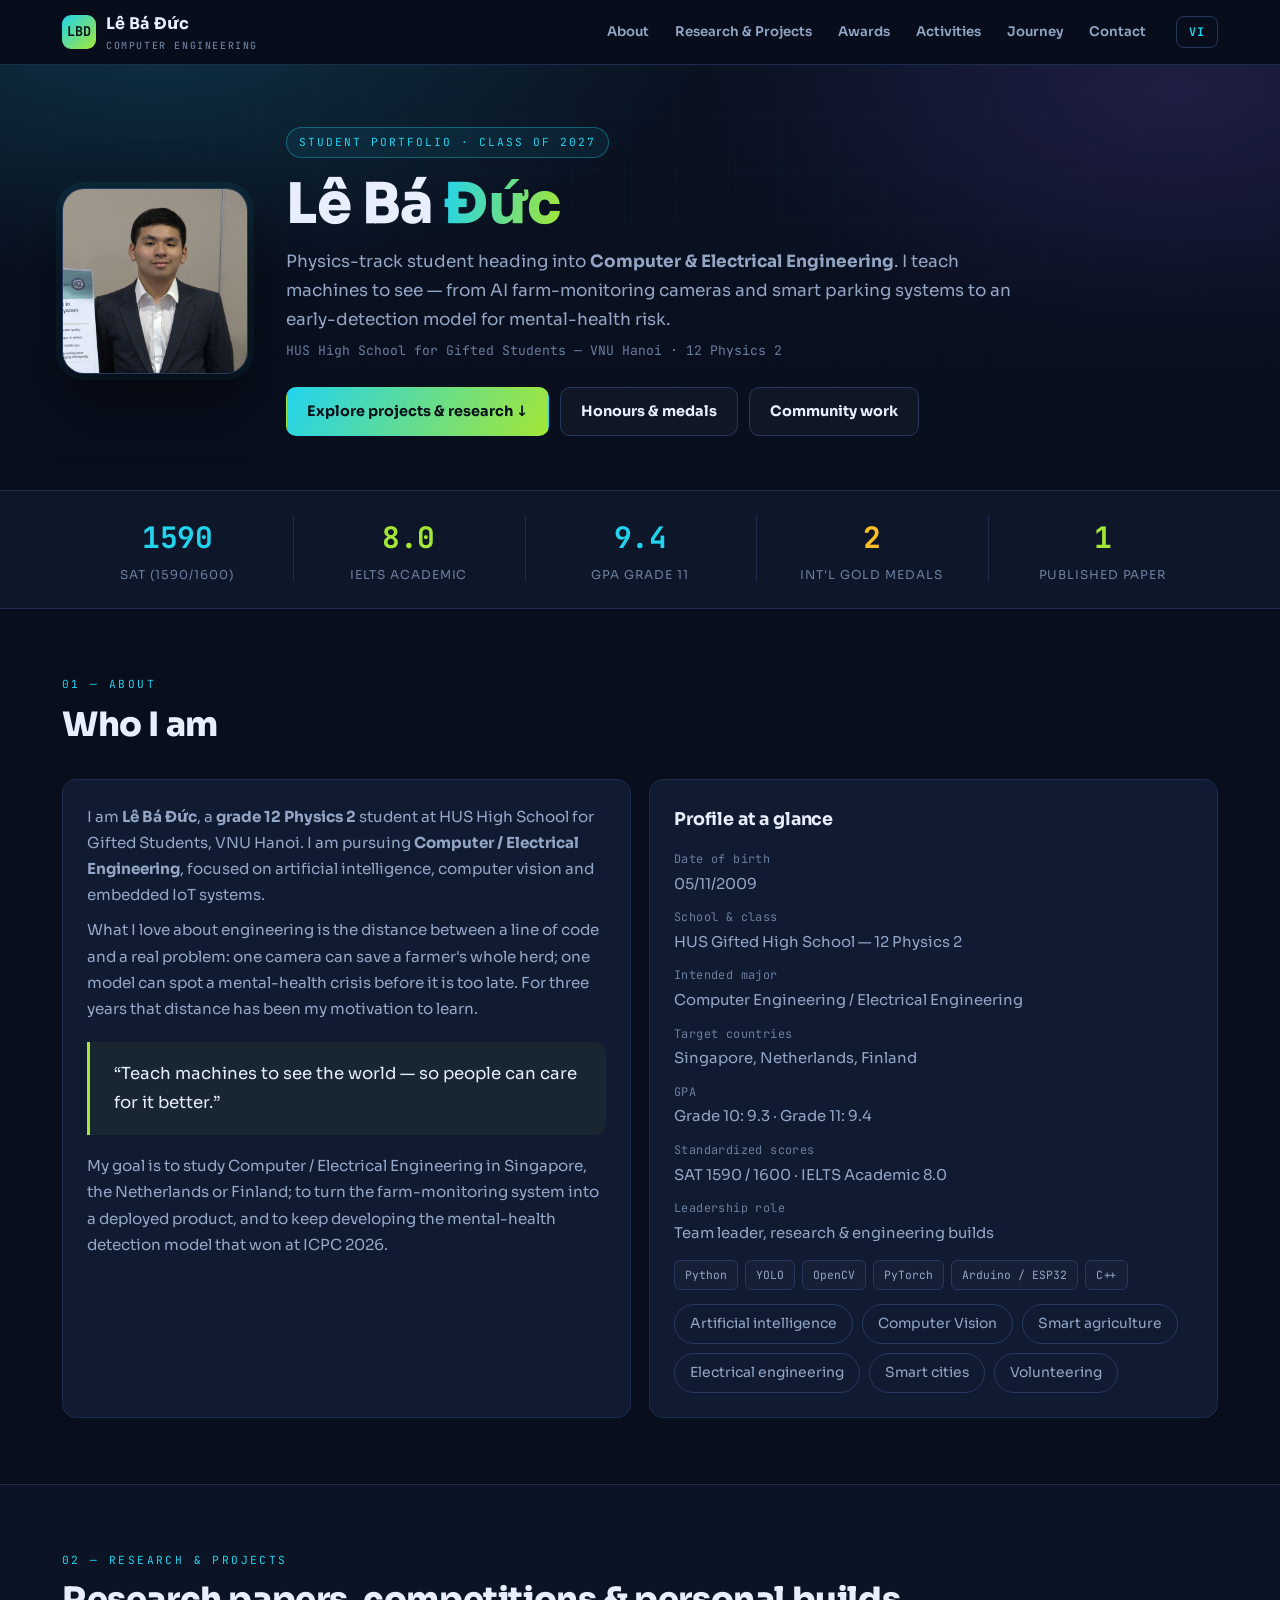
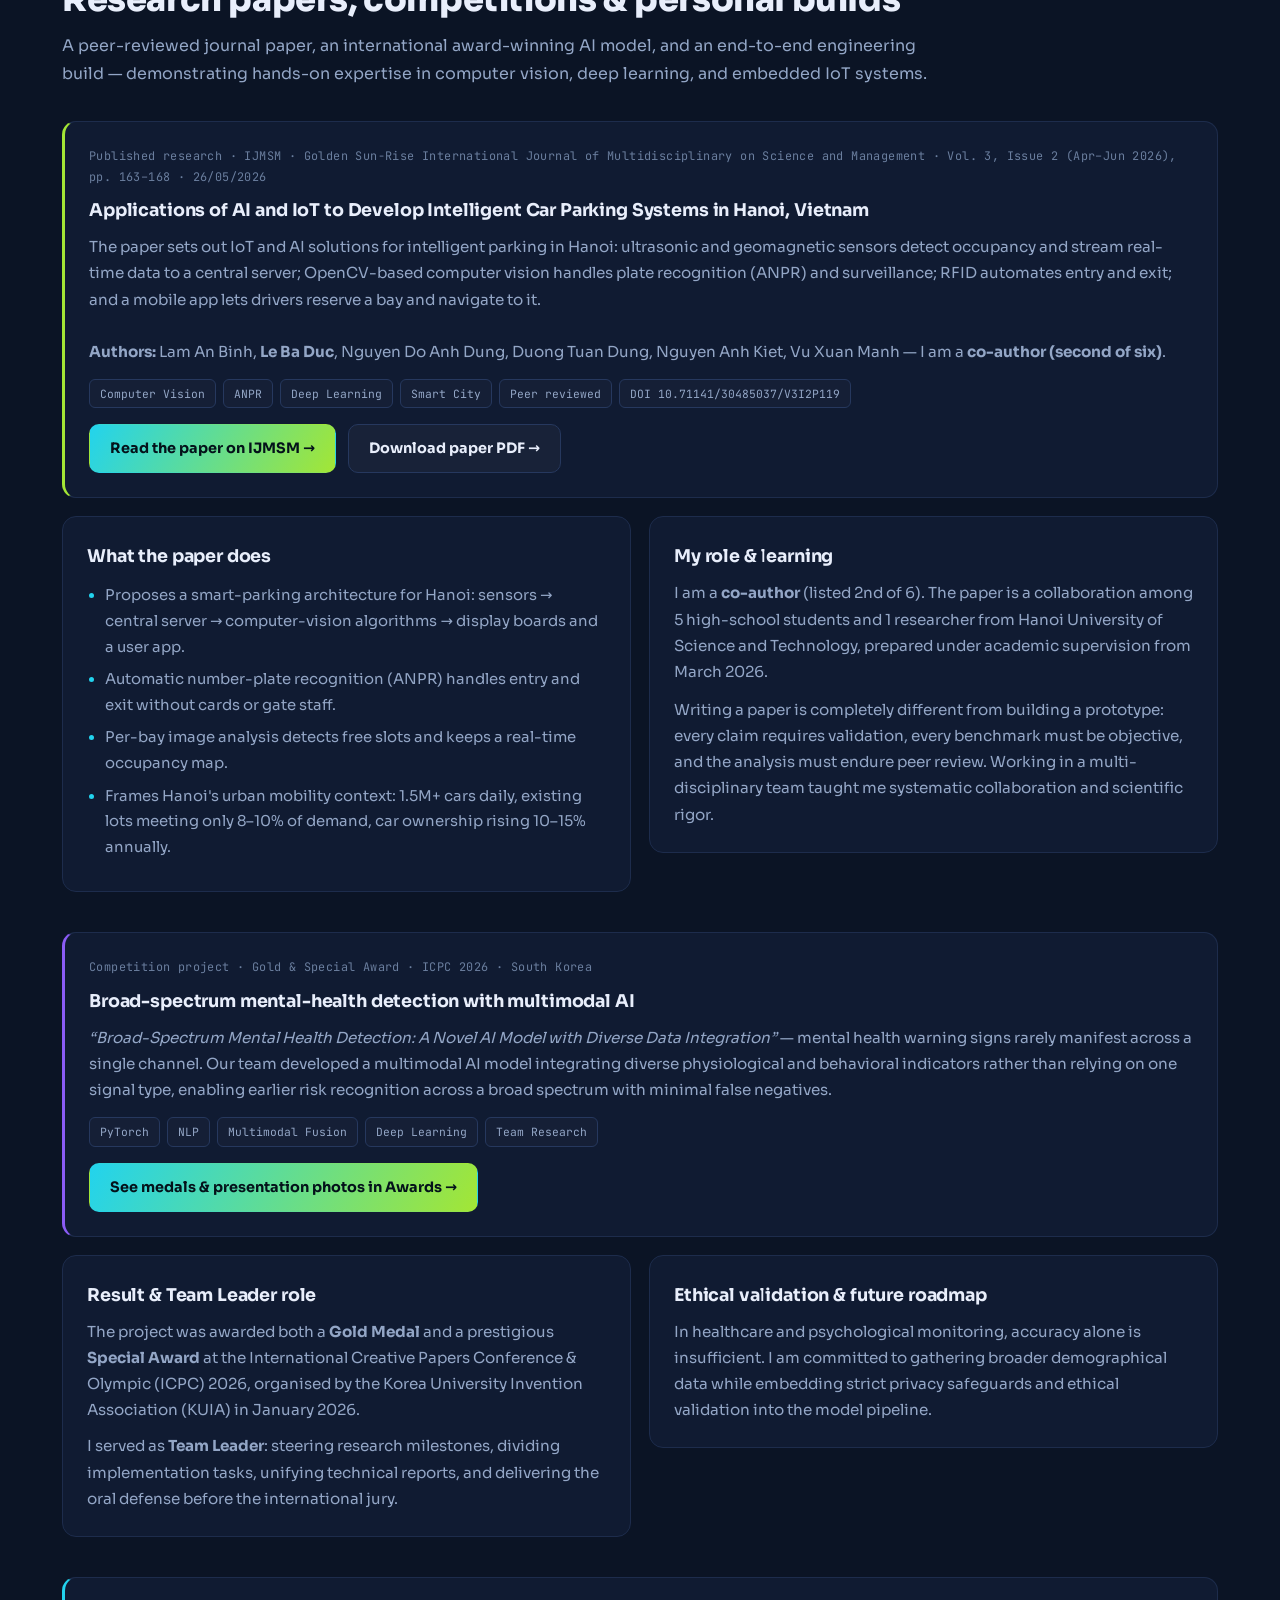
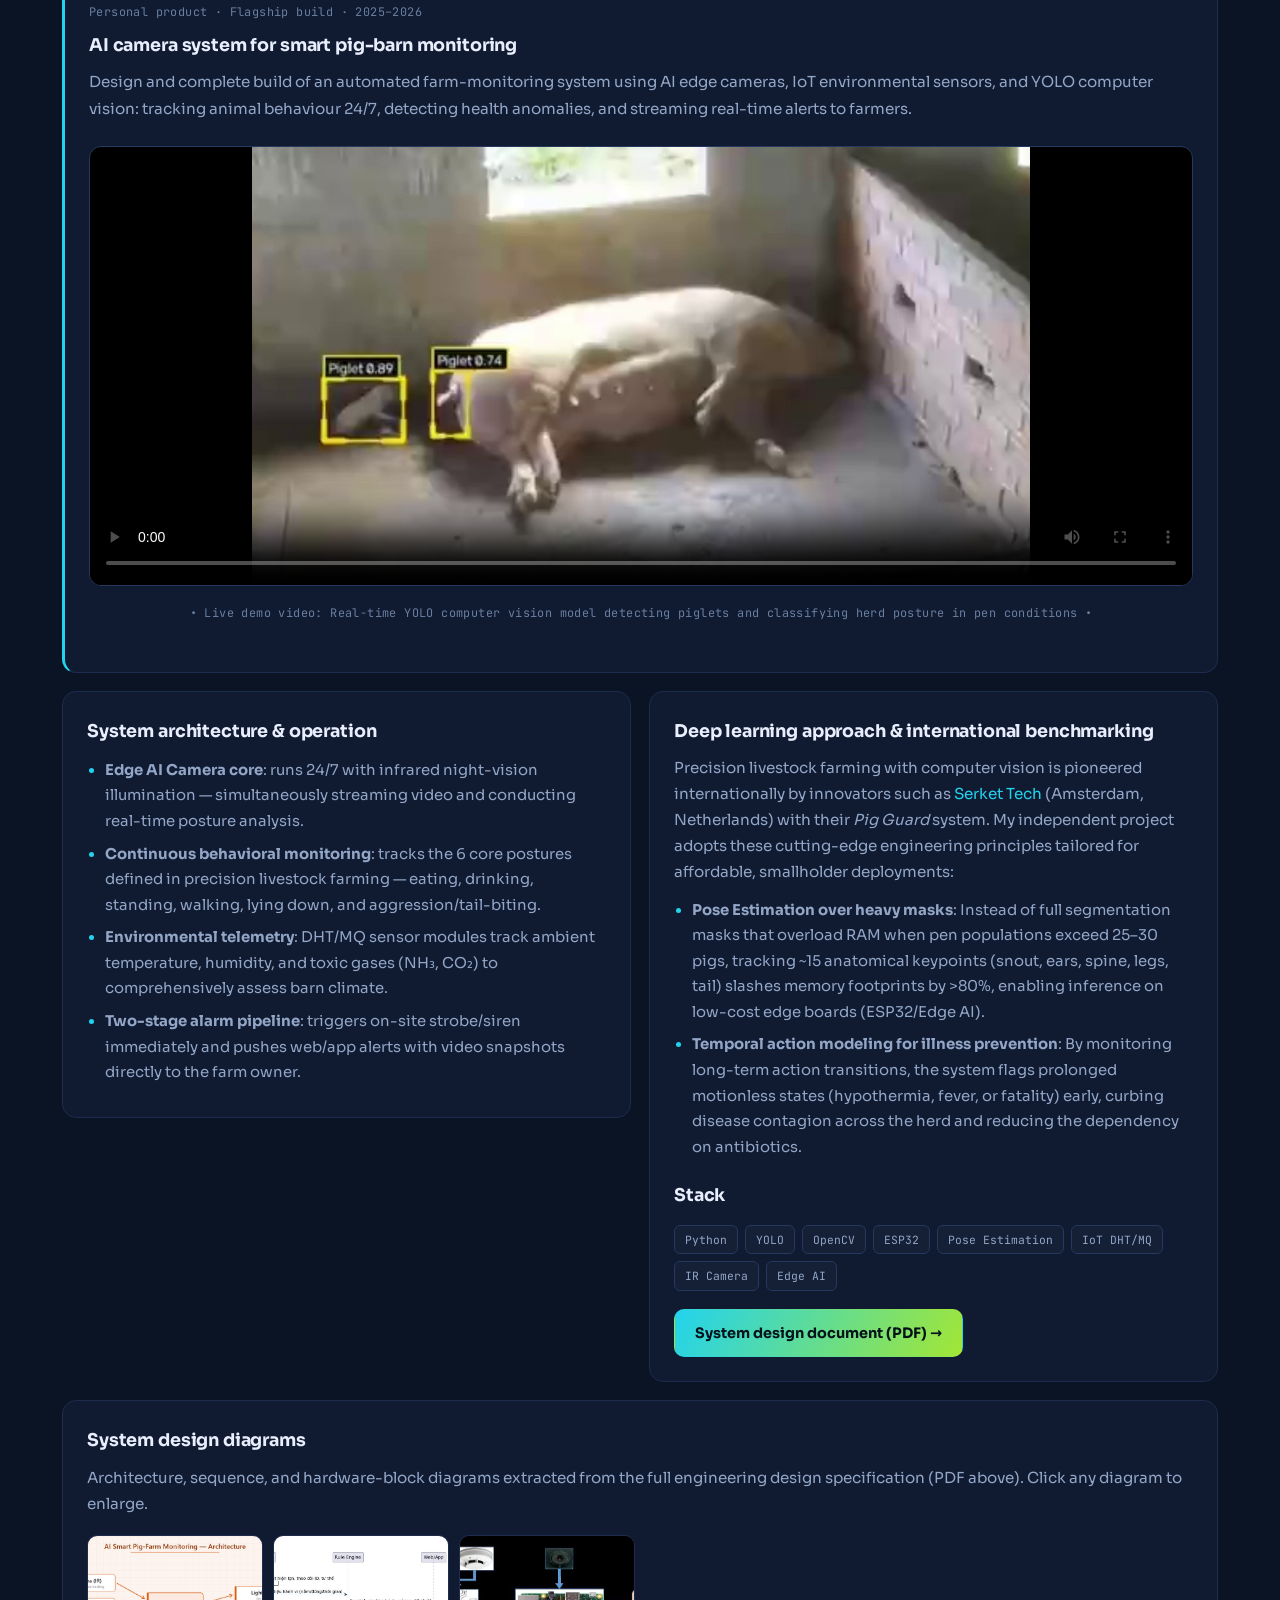
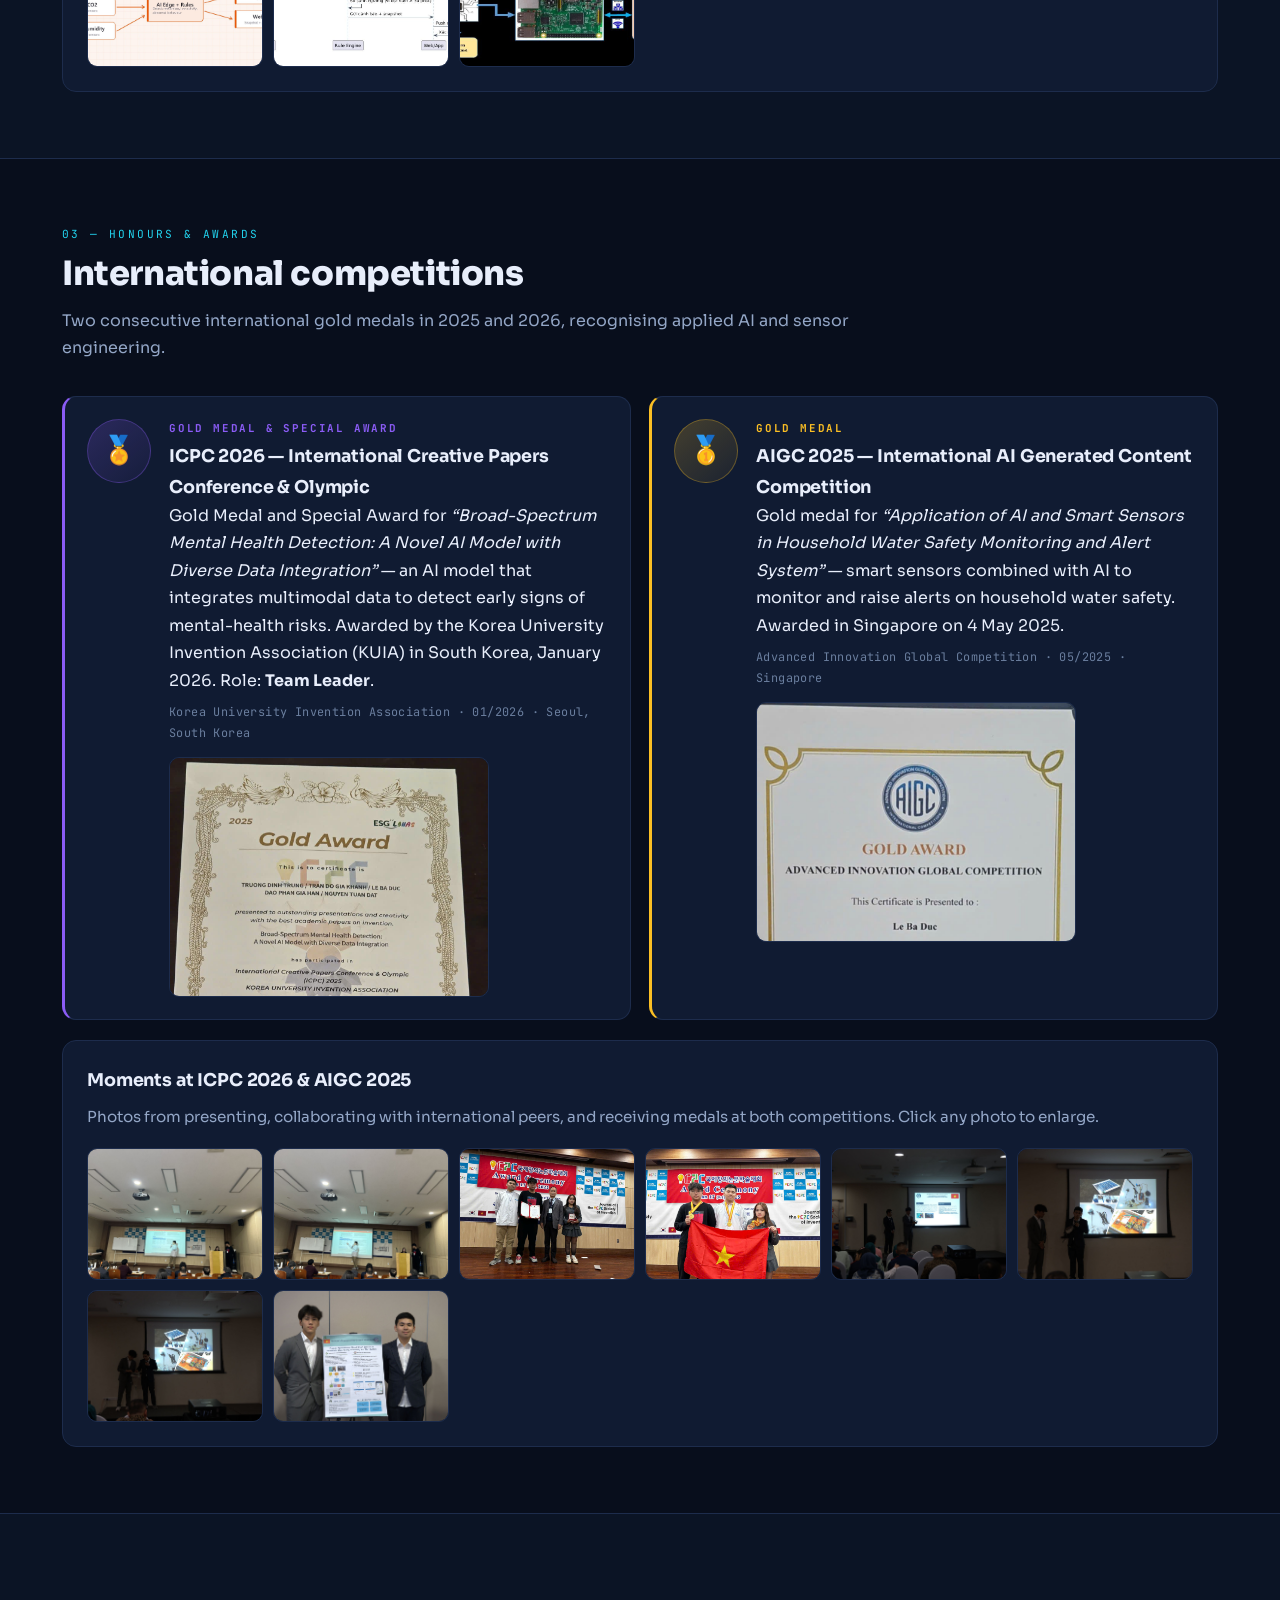
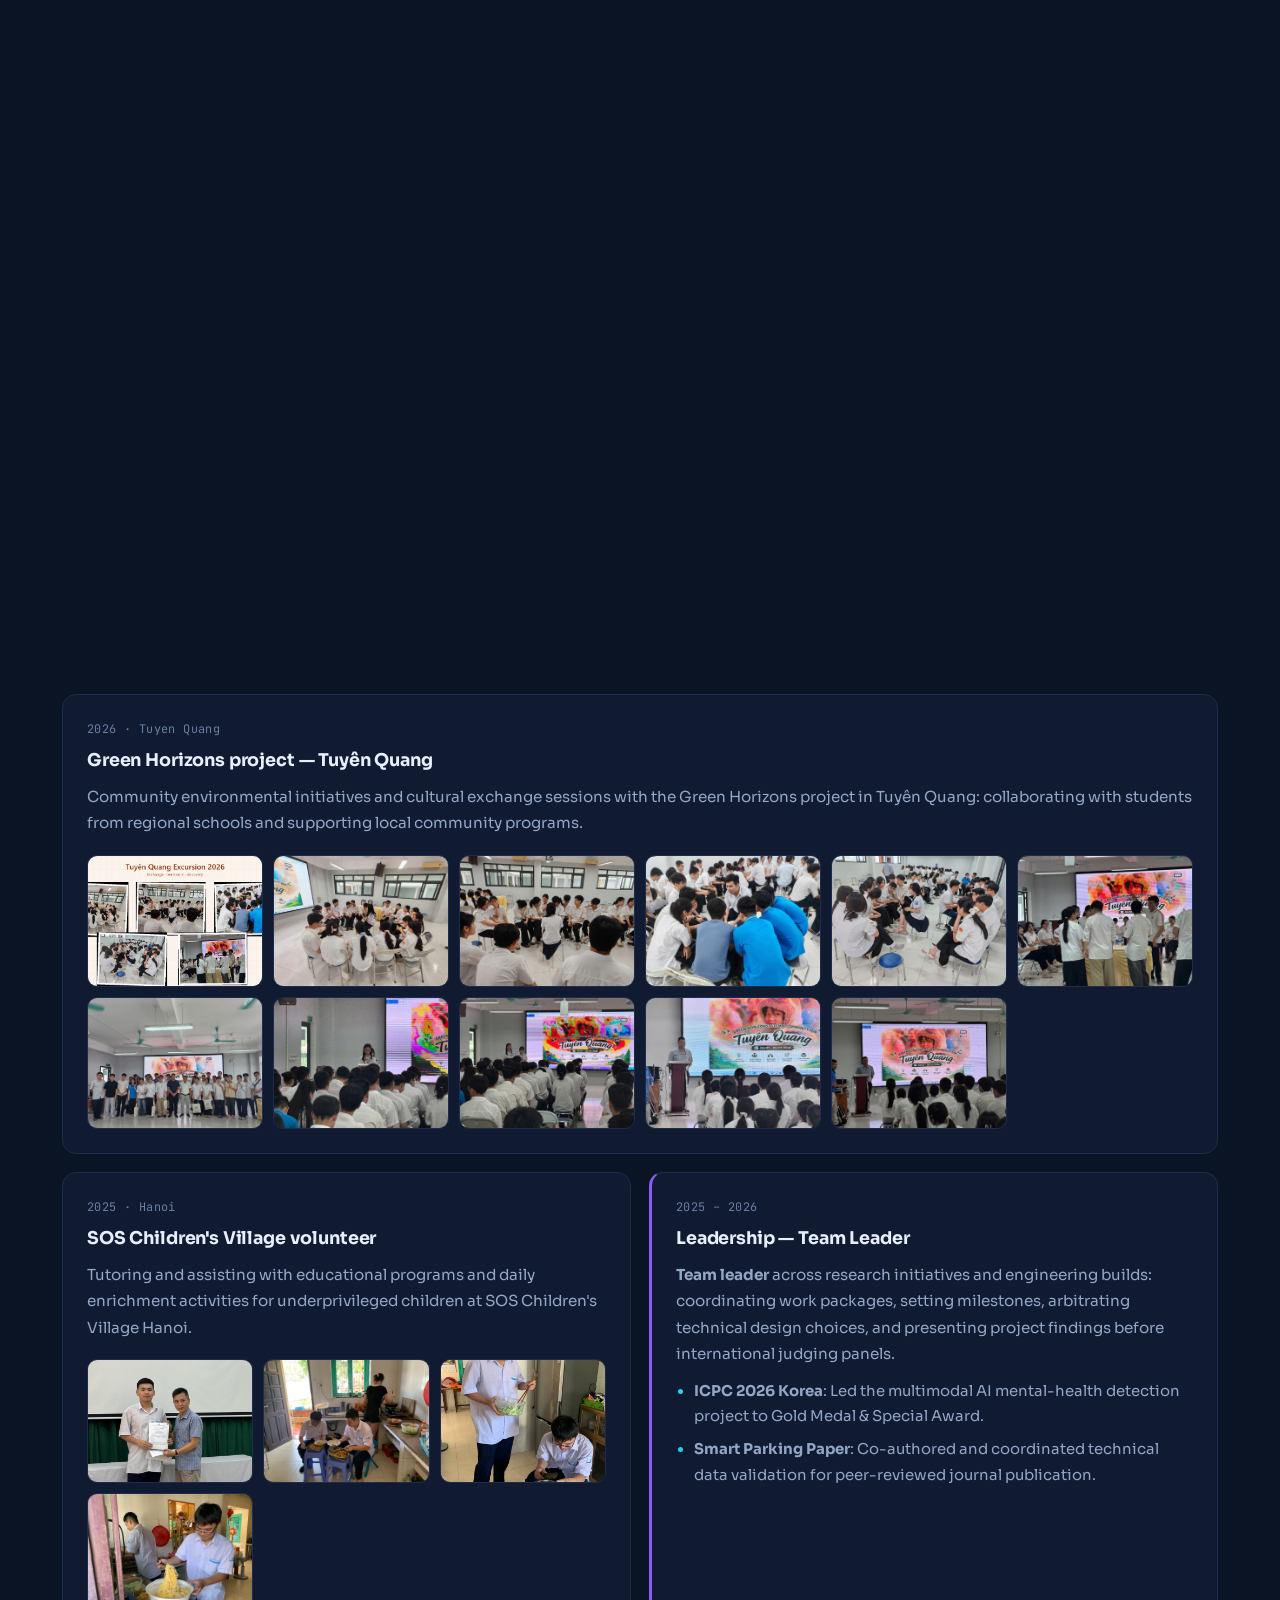
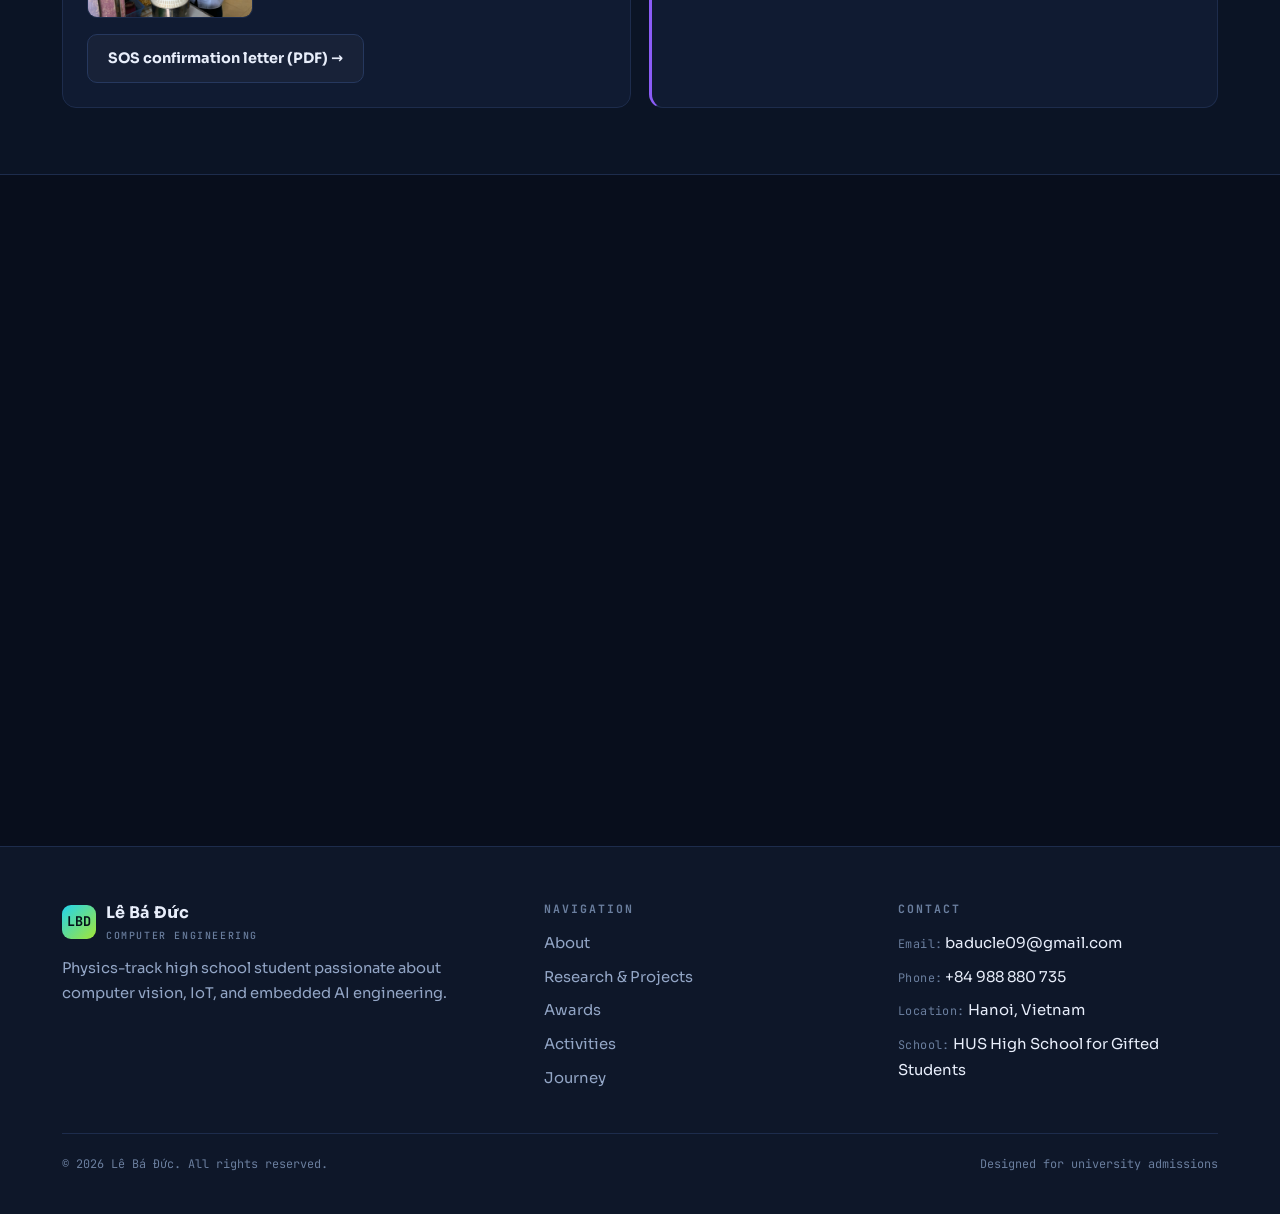
==== commit a7b31236: "Toi uu website thanh Single-Page Portfolio, nhung video thuc te va cap nhat SPCN theo Serket Tech" ====
--- a/projects.html
+++ b/projects.html
@@ -1,206 +1,13 @@
 <!DOCTYPE html>
-<html lang="en">
+<html lang="vi">
 <head>
 <meta charset="utf-8">
-<meta name="viewport" content="width=device-width,initial-scale=1,viewport-fit=cover">
-<title>Projects &amp; Research — Le Ba Duc</title>
-<meta name="description" content="Three engineering projects by Le Ba Duc: an AI pig-barn monitoring camera, a smart parking system published in IJMSM, and an early mental-health risk detection model (ICPC 2026 Gold).">
-<link rel="preconnect" href="https://fonts.googleapis.com">
-<link rel="preconnect" href="https://fonts.gstatic.com" crossorigin>
-<link href="https://fonts.googleapis.com/css2?family=Sora:wght@400;600;700;800&family=JetBrains+Mono:wght@500;700&display=swap" rel="stylesheet">
-<link rel="stylesheet" href="assets/css/site.css">
+<meta http-equiv="refresh" content="0; url=index.html#research">
+<title>Chuyển hướng tới Nghiên cứu &amp; Dự án — Lê Bá Đức</title>
+<script>window.location.replace("index.html#research");</script>
 </head>
-<body>
-
-<div class="topbar">
-  <div class="wrap">
-    <a class="brand" href="index.html" style="text-decoration:none;color:inherit">
-      <span class="mk">LBD</span>
-      <span>Lê Bá Đức<small>COMPUTER ENGINEERING</small></span>
-    </a>
-    <button class="burger" aria-label="Menu" aria-expanded="false" id="burger">&#9776;</button>
-    <nav class="mainnav" id="nav">
-      <a href="index.html#about"><span data-en>About</span><span data-vi>Giới thiệu</span></a>
-      <a href="index.html#research"><span data-en>Research</span><span data-vi>Nghiên cứu</span></a>
-      <a href="index.html#awards"><span data-en>Awards</span><span data-vi>Thành tích</span></a>
-      <a href="projects.html" class="on"><span data-en>Projects</span><span data-vi>Dự án</span></a>
-      <a href="index.html#activities"><span data-en>Activities</span><span data-vi>Ngoại khóa</span></a>
-      <a href="index.html#contact"><span data-en>Contact</span><span data-vi>Liên hệ</span></a>
-    </nav>
-    <button class="langbtn" id="lang">EN</button>
-  </div>
-</div>
-
-<header class="hero">
-  <div class="wrap" style="grid-template-columns:1fr">
-    <div>
-      <span class="kicker"><span data-en>Project dossier</span><span data-vi>Hồ sơ dự án</span></span>
-      <h1><span data-en>Projects &amp; <em>Research</em></span><span data-vi>Dự án &amp; <em>Nghiên cứu</em></span></h1>
-      <p class="role">
-        <span data-en>Three engineering projects I carried from idea to working system: a smart-agriculture rig, an international paper on smart cities, and an AI model for mental health.</span><span data-vi>Ba dự án kỹ thuật mình theo từ ý tưởng tới sản phẩm: một hệ thống nông nghiệp thông minh, một bài báo quốc tế về thành phố thông minh, và một mô hình AI cho sức khỏe tâm lý.</span>
-      </p>
-      <div class="cta">
-        <a class="btn" href="#farm"><span data-en>Farm AI camera</span><span data-vi>Camera AI trang trại</span></a>
-        <a class="btn" href="#parking"><span data-en>Smart parking</span><span data-vi>Bãi đỗ xe thông minh</span></a>
-        <a class="btn" href="#mental"><span data-en>Mental-health model</span><span data-vi>Phát hiện rủi ro tâm lý</span></a>
-      </div>
-    </div>
-  </div>
-</header>
-
-<!-- ============ PROJECT 1 ============ -->
-<section id="farm">
-  <div class="wrap">
-    <div class="sechead rv">
-      <div class="eyebrow">01 &mdash; <span data-en>Personal product</span><span data-vi>Sản phẩm cá nhân</span></div>
-      <h2><span data-en>AI camera system for smart pig-barn monitoring</span><span data-vi>Hệ thống camera AI giám sát chuồng lợn thông minh</span></h2>
-      <p class="lead">
-        <span data-en>Design and build of a farm-monitoring system using AI cameras, IoT sensors and computer vision (YOLO): tracking animal behaviour, flagging anomalies and supporting real-time management.</span><span data-vi>Thiết kế và phát triển hệ thống giám sát trang trại dùng camera AI, cảm biến IoT và thị giác máy tính (YOLO): theo dõi hành vi vật nuôi, phát hiện bất thường và hỗ trợ quản lý theo thời gian thực.</span>
-      </p>
-    </div>
-
-    <div class="grid2" style="align-items:start">
-      <div class="card rv">
-        <h3><span data-en>How the system works</span><span data-vi>Cách hệ thống hoạt động</span></h3>
-        <ul>
-          <li><span data-en><b>The AI camera is the core device</b>, running day and night via infrared: it records while analysing posture, movement and behaviour of the herd in real time.</span><span data-vi><b>Camera AI là thiết bị trung tâm</b>, chạy cả ngày lẫn đêm nhờ hồng ngoại: vừa ghi hình, vừa phân tích tư thế, vận động và hành vi của đàn lợn theo thời gian thực.</span></li>
-          <li><span data-en><b>Early anomaly detection</b>: animals lying motionless too long (illness or death), reduced movement and feeding, unusual behaviour such as biting or thrashing.</span><span data-vi><b>Phát hiện sớm dấu hiệu bất thường</b>: lợn nằm bất động quá lâu (ốm hoặc tử vong), giảm vận động và ăn ít, hành vi lạ như cắn hoặc quẫy.</span></li>
-          <li><span data-en><b>Environmental sensors</b> measure temperature, humidity and harmful gases (NH&#8323;, CO&#8322;) for a more accurate read on barn conditions.</span><span data-vi><b>Cảm biến môi trường</b> đo nhiệt độ, độ ẩm và khí độc (NH&#8323;, CO&#8322;) để đánh giá điều kiện chuồng nuôi chính xác hơn.</span></li>
-          <li><span data-en><b>Two-layer alerting</b>: on-site light and siren, plus a push notification with a snapshot to the web app so the farmer can check immediately.</span><span data-vi><b>Cảnh báo hai lớp</b>: đèn/còi tại chỗ, đồng thời đẩy thông báo kèm ảnh chụp lên Web/App để người chăn nuôi kiểm tra ngay.</span></li>
-        </ul>
-      </div>
-      <div class="card rv">
-        <h3><span data-en>Why it matters</span><span data-vi>Ý nghĩa thực tiễn</span></h3>
-        <p><span data-en>On smallholder farms, one illness missed for a few hours can spread to the whole herd. The system reduces mortality and financial loss, saves the labour of night checks, and shows that smart agriculture can be deployed cheaply.</span><span data-vi>Trong chăn nuôi hộ nhỏ, một ca bệnh không được phát hiện trong vài giờ có thể lây ra cả đàn. Hệ thống này giảm tỷ lệ chết và thiệt hại kinh tế, tiết kiệm nhân công đi kiểm tra ban đêm, và cho thấy nông nghiệp thông minh có thể triển khai với chi phí thấp.</span></p>
-        <h3 style="margin-top:20px"><span data-en>Stack</span><span data-vi>Công nghệ sử dụng</span></h3>
-        <div class="tags">
-          <span>Python</span><span>YOLO</span><span>OpenCV</span><span>ESP32</span><span data-en>DHT/MQ sensors</span><span data-en>IR camera</span><span data-vi>Cảm biến DHT/MQ</span><span data-vi>Camera hồng ngoại</span><span>Web / App dashboard</span>
-        </div>
-        <p style="margin-top:18px">
-          <a class="btn pri" href="assets/docs/ban-thiet-ke-he-thong-pdf.pdf" target="_blank" rel="noopener">
-            <span data-en>System design document (PDF) &rarr;</span><span data-vi>Bản thiết kế hệ thống (PDF) &rarr;</span>
-          </a>
-        </p>
-      </div>
-    </div>
-
-    <div class="card rv" style="margin-top:20px">
-      <h3><span data-en>System design diagrams</span><span data-vi>Sơ đồ thiết kế hệ thống</span></h3>
-      <p><span data-en>Architecture, sequence and hardware-block diagrams from the system design document (full PDF above); the build itself is still in progress.</span><span data-vi>Sơ đồ kiến trúc, tuần tự và khối phần cứng trích từ bản thiết kế hệ thống (PDF đầy đủ ở trên); phần lắp đặt thực tế vẫn đang được hoàn thiện.</span></p>
-      <div class='gal'><a href='assets/img/act0-0.jpg' data-lb><img src='assets/img/act0-0.jpg' alt='He thong camera AI 1' loading='lazy'></a><a href='assets/img/act0-1.jpg' data-lb><img src='assets/img/act0-1.jpg' alt='He thong camera AI 2' loading='lazy'></a><a href='assets/img/act0-2.jpg' data-lb><img src='assets/img/act0-2.jpg' alt='He thong camera AI 3' loading='lazy'></a></div>
-    </div>
-  </div>
-</section>
-
-<!-- ============ PROJECT 2 ============ -->
-<section id="parking">
-  <div class="wrap">
-    <div class="sechead rv">
-      <div class="eyebrow">02 &mdash; <span data-en>Published research</span><span data-vi>Nghiên cứu đã công bố</span></div>
-      <h2>Applications of AI and IoT to Develop Intelligent Car Parking Systems in Hanoi, Vietnam</h2>
-      <p class="lead">
-        <span data-en>My first research paper, published on 26 May 2026 in the peer-reviewed international journal IJMSM (Vol. 3, Issue 2, pp. 163&ndash;168), as a co-author.</span><span data-vi>Bài báo khoa học đầu tiên của mình, công bố ngày 26/05/2026 trên tạp chí quốc tế bình duyệt IJMSM (Vol. 3, Issue 2, tr. 163&ndash;168), với vai trò đồng tác giả.</span>
-      </p>
-    </div>
-    <div class="grid2" style="align-items:start">
-      <div class="card rv" style="border-left:3px solid var(--lime)">
-        <div class="meta">IJMSM &middot; Golden Sun-Rise International Journal of Multidisciplinary on Science and Management &middot; Vol. 3, Issue 2, pp. 163&ndash;168 &middot; 26/05/2026</div>
-        <h3 style="margin-top:8px"><span data-en>What the paper does</span><span data-vi>Nội dung nghiên cứu</span></h3>
-        <ul>
-          <li><span data-en>Proposes a smart-parking architecture for Hanoi: sensors &rarr; central server &rarr; computer-vision algorithms &rarr; display boards and a user app.</span><span data-vi>Đề xuất kiến trúc hệ thống bãi đỗ xe tự động: camera đầu vào &rarr; mô hình thị giác máy tính &rarr; máy chủ điều phối &rarr; bảng hiển thị và ứng dụng người dùng.</span></li>
-          <li><span data-en>Automatic number-plate recognition handles entry and exit without cards or gate staff.</span><span data-vi>Nhận diện biển số xe (ANPR) để tự động ghi nhận vào/ra, không cần thẻ từ hay nhân viên soát vé.</span></li>
-          <li><span data-en>Per-bay image analysis detects free slots and keeps a real-time map of the lot.</span><span data-vi>Phát hiện chỗ trống bằng phân tích hình ảnh từng ô đỗ, cập nhật bản đồ bãi theo thời gian thực.</span></li>
-          <li><span data-en>Frames the Hanoi context: over 1.5 million cars on the roads daily, existing facilities meeting only 8&ndash;10% of demand, and private vehicle ownership growing 10&ndash;15% a year.</span><span data-vi>Phân tích bối cảnh Hà Nội: hơn 1,5 triệu xe lưu thông mỗi ngày, hạ tầng đỗ xe hiện chỉ đáp ứng 8&ndash;10% nhu cầu, lượng xe cá nhân tăng 10&ndash;15% mỗi năm.</span></li>
-        </ul>
-        <div class="tags"><span>Computer Vision</span><span>ANPR</span><span>Deep Learning</span><span>Smart City</span><span data-en>Peer reviewed</span><span data-vi>Bình duyệt</span></div>
-        <p style="margin-top:18px">
-          <a class="btn pri" href="https://ijmsm.org/ijmsm-v3i2p119.html" target="_blank" rel="noopener">
-            <span data-en>Read the full paper on IJMSM &rarr;</span><span data-vi>Đọc toàn văn trên IJMSM &rarr;</span>
-          </a>
-        </p>
-      </div>
-      <div class="card rv">
-        <h3><span data-en>My role</span><span data-vi>Vai trò của mình</span></h3>
-        <p><span data-en>I am a <b>co-author</b>, listed second of six. The paper is a team effort by five high-school students and one author from Hanoi University of Science and Technology, written under academic supervision from March 2026.<br><br><b>Authors:</b> Lam An Binh, <b>Le Ba Duc</b>, Nguyen Do Anh Dung, Duong Tuan Dung, Nguyen Anh Kiet, Vu Xuan Manh.</span><span data-vi>Mình là <b>đồng tác giả</b>, đứng tên thứ 2 trong 6 tác giả. Bài báo là công trình nhóm gồm 5 học sinh và 1 tác giả từ Đại học Bách khoa Hà Nội, thực hiện dưới hướng dẫn chuyên môn từ tháng 3/2026.<br><br><b>Nhóm tác giả:</b> Lam An Binh, <b>Le Ba Duc</b>, Nguyen Do Anh Dung, Duong Tuan Dung, Nguyen Anh Kiet, Vu Xuan Manh.</span></p>
-        <h3 style="margin-top:20px"><span data-en>What I learned</span><span data-vi>Điều mình học được</span></h3>
-        <p><span data-en>Writing a paper is nothing like shipping a product: every figure needs a source, every comparison must be fair, and every claim must survive a reviewer. Working in a team of six also taught me how to split the work and fit the pieces into one coherent argument.</span><span data-vi>Viết một bài báo khác hoàn toàn với làm một sản phẩm: mọi số liệu phải có nguồn, mọi so sánh phải công bằng, và mọi kết luận phải chịu được phản biện của người bình duyệt. Làm việc trong nhóm 6 người cũng dạy mình cách chia phần việc và ghép các phần thành một lập luận thống nhất.</span></p>
-      </div>
-    </div>
-  </div>
-</section>
-
-<!-- ============ PROJECT 3 ============ -->
-<section id="mental">
-  <div class="wrap">
-    <div class="sechead rv">
-      <div class="eyebrow">03 &mdash; <span data-en>Award-winning project</span><span data-vi>Đề tài đạt giải</span></div>
-      <h2><span data-en>Broad-spectrum mental-health detection with AI</span><span data-vi>Phát hiện sớm rủi ro sức khỏe tâm lý bằng AI</span></h2>
-      <p class="lead">
-        <span data-en><i>&ldquo;Broad-Spectrum Mental Health Detection: A Novel AI Model with Diverse Data Integration&rdquo;</i> &mdash; Gold &amp; Special Award, ICPC 2026, South Korea.</span><span data-vi><i>&ldquo;Broad-Spectrum Mental Health Detection: A Novel AI Model with Diverse Data Integration&rdquo;</i> &mdash; Gold &amp; Special Award, ICPC 2026, Hàn Quốc.</span>
-      </p>
-    </div>
-    <div class="grid2" style="align-items:start">
-      <div class="card rv" style="border-left:3px solid var(--violet)">
-        <h3><span data-en>The idea</span><span data-vi>Ý tưởng</span></h3>
-        <p><span data-en>Signs of mental-health difficulty rarely show up in a single channel. Our team built an AI model that integrates several different data sources instead of relying on one signal type, so it can recognise risk across a broad spectrum of presentations &mdash; earlier and with fewer misses.</span><span data-vi>Các dấu hiệu của vấn đề sức khỏe tâm lý rất ít khi xuất hiện ở một kênh duy nhất. Nhóm mình xây dựng một mô hình AI tích hợp nhiều nguồn dữ liệu khác nhau thay vì chỉ dựa vào một loại tín hiệu, nhằm nhận ra nguy cơ trên phổ rộng các biểu hiện &mdash; sớm hơn và ít bỏ sót hơn.</span></p>
-        <div class="tags"><span>PyTorch</span><span>NLP</span><span>Multimodal fusion</span><span data-en>Team research</span><span data-vi>Nghiên cứu nhóm</span></div>
-      </div>
-      <div class="card rv">
-        <h3><span data-en>Result &amp; role</span><span data-vi>Kết quả &amp; vai trò</span></h3>
-        <p><span data-en>The project won a <b>Gold Medal</b> and a <b>Special Award</b> at the International Creative Papers Conference &amp; Olympic (ICPC) 2026, organised by the Korea University Invention Association, in January 2026. I served as <b>team leader</b>: dividing work, tracking progress, consolidating the report and presenting to the judges.</span><span data-vi>Đề tài giành <b>Huy chương Vàng</b> kèm <b>Giải đặc biệt</b> tại International Creative Papers Conference &amp; Olympic (ICPC) 2026 do Korea University Invention Association tổ chức, tháng 01/2026. Mình đảm nhiệm vai trò <b>Team Leader</b>: chia việc, quản lý tiến độ, tổng hợp báo cáo và trình bày trước ban giám khảo.</span></p>
-        <h3 style="margin-top:20px"><span data-en>Next steps</span><span data-vi>Hướng phát triển</span></h3>
-        <p><span data-en>I want to extend the model with more diverse data and validate it carefully on ethical grounds &mdash; in this field, accuracy alone is not enough.</span><span data-vi>Mình muốn tiếp tục mở rộng mô hình với dữ liệu đa dạng hơn và kiểm chứng cẩn thận về mặt đạo đức &mdash; đây là lĩnh vực mà độ chính xác thôi là chưa đủ.</span></p>
-      </div>
-    </div>
-    <div class="card rv" style="margin-top:20px">
-      <h3><span data-en>Competition photos</span><span data-vi>Hình ảnh tại cuộc thi</span></h3>
-      <div class='gal'><a href='assets/img/act1-0.jpg' data-lb><img src='assets/img/act1-0.jpg' alt='ICPC 2026 1' loading='lazy'></a><a href='assets/img/act1-1.jpg' data-lb><img src='assets/img/act1-1.jpg' alt='ICPC 2026 2' loading='lazy'></a><a href='assets/img/act1-2.jpg' data-lb><img src='assets/img/act1-2.jpg' alt='ICPC 2026 3' loading='lazy'></a><a href='assets/img/act1-3.jpg' data-lb><img src='assets/img/act1-3.jpg' alt='ICPC 2026 4' loading='lazy'></a><a href='assets/img/act1-4.jpg' data-lb><img src='assets/img/act1-4.jpg' alt='ICPC 2026 5' loading='lazy'></a><a href='assets/img/act1-5.jpg' data-lb><img src='assets/img/act1-5.jpg' alt='ICPC 2026 6' loading='lazy'></a><a href='assets/img/act1-6.jpg' data-lb><img src='assets/img/act1-6.jpg' alt='ICPC 2026 7' loading='lazy'></a><a href='assets/img/act1-7.jpg' data-lb><img src='assets/img/act1-7.jpg' alt='ICPC 2026 8' loading='lazy'></a></div>
-    </div>
-  </div>
-</section>
-
-<footer id="contact">
-  <div class="wrap">
-    <div class="fgrid">
-      <div>
-        <h4><span data-en>Contact</span><span data-vi>Liên hệ</span></h4>
-        <h3 style="font-size:1.4rem"><span data-en>Want to know more about a project?</span><span data-vi>Muốn biết thêm về một dự án?</span></h3>
-        <p style="color:var(--mute);margin-top:10px;font-size:.95rem">
-          <span data-en>I am happy to share technical details, data or source code on request.</span><span data-vi>Mình rất vui được chia sẻ chi tiết kỹ thuật, dữ liệu hoặc mã nguồn khi cần.</span>
-        </p>
-        <p style="margin-top:14px"><a class="btn pri" href="mailto:baducthat@gmail.com">baducthat@gmail.com</a></p>
-      </div>
-      <div>
-        <h4><span data-en>Pages</span><span data-vi>Trang</span></h4>
-        <ul>
-          <li><a href="index.html"><span data-en>Home</span><span data-vi>Trang chủ</span></a></li>
-          <li><a href="index.html#research"><span data-en>Research</span><span data-vi>Nghiên cứu</span></a></li>
-          <li><a href="index.html#awards"><span data-en>Awards</span><span data-vi>Thành tích</span></a></li>
-          <li><a href="index.html#activities"><span data-en>Activities</span><span data-vi>Ngoại khóa</span></a></li>
-        </ul>
-      </div>
-      <div>
-        <h4><span data-en>Documents</span><span data-vi>Tài liệu</span></h4>
-        <ul>
-          <li><a href="https://ijmsm.org/ijmsm-v3i2p119.html" target="_blank" rel="noopener"><span data-en>IJMSM paper</span><span data-vi>Bài báo IJMSM</span></a></li>
-          <li><a href="assets/docs/ban-thiet-ke-he-thong-pdf.pdf" target="_blank" rel="noopener"><span data-en>System design</span><span data-vi>Bản thiết kế hệ thống</span></a></li>
-        </ul>
-      </div>
-    </div>
-    <div class="copy">
-      <span>&copy; 2026 Lê Bá Đức</span>
-      <span>HSGS &middot; Computer Engineering &middot; Hà Nội, Việt Nam</span>
-    </div>
-  </div>
-</footer>
-
-<div class="lb" id="lb" hidden>
-  <button class="x" id="lbx" aria-label="Close">&times;</button>
-  <button class="p" id="lbp" aria-label="Previous">&#8249;</button>
-  <img id="lbi" src="" alt="">
-  <button class="n" id="lbn" aria-label="Next">&#8250;</button>
-</div>
-
-<script src="assets/js/site.js"></script>
+<body style="font-family:sans-serif;text-align:center;padding:50px;background:#080e1c;color:#e8eefb">
+<p>Đang chuyển hướng tới trang Nghiên cứu &amp; Dự án...</p>
+<p><a href="index.html#research" style="color:#22d3ee">Bấm vào đây nếu trang không tự động chuyển hướng</a></p>
 </body>
-</html>
+</html>
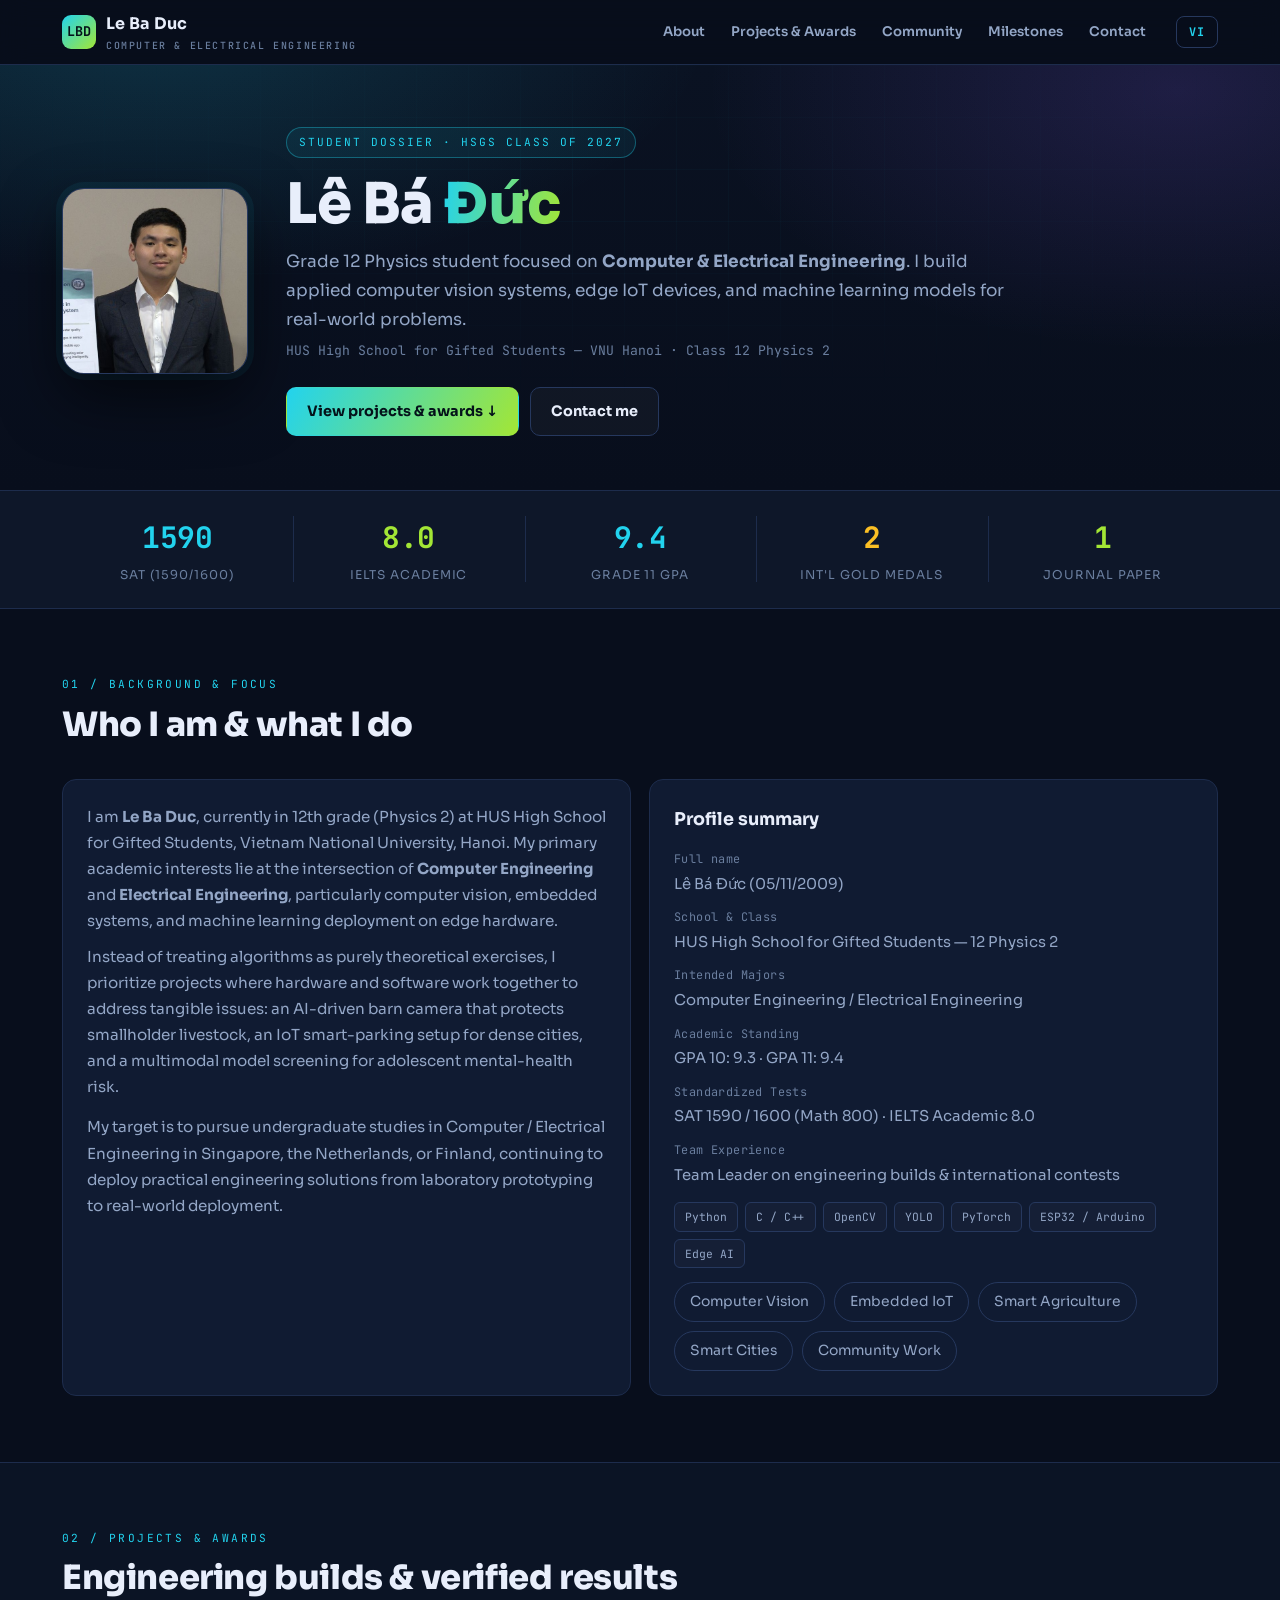
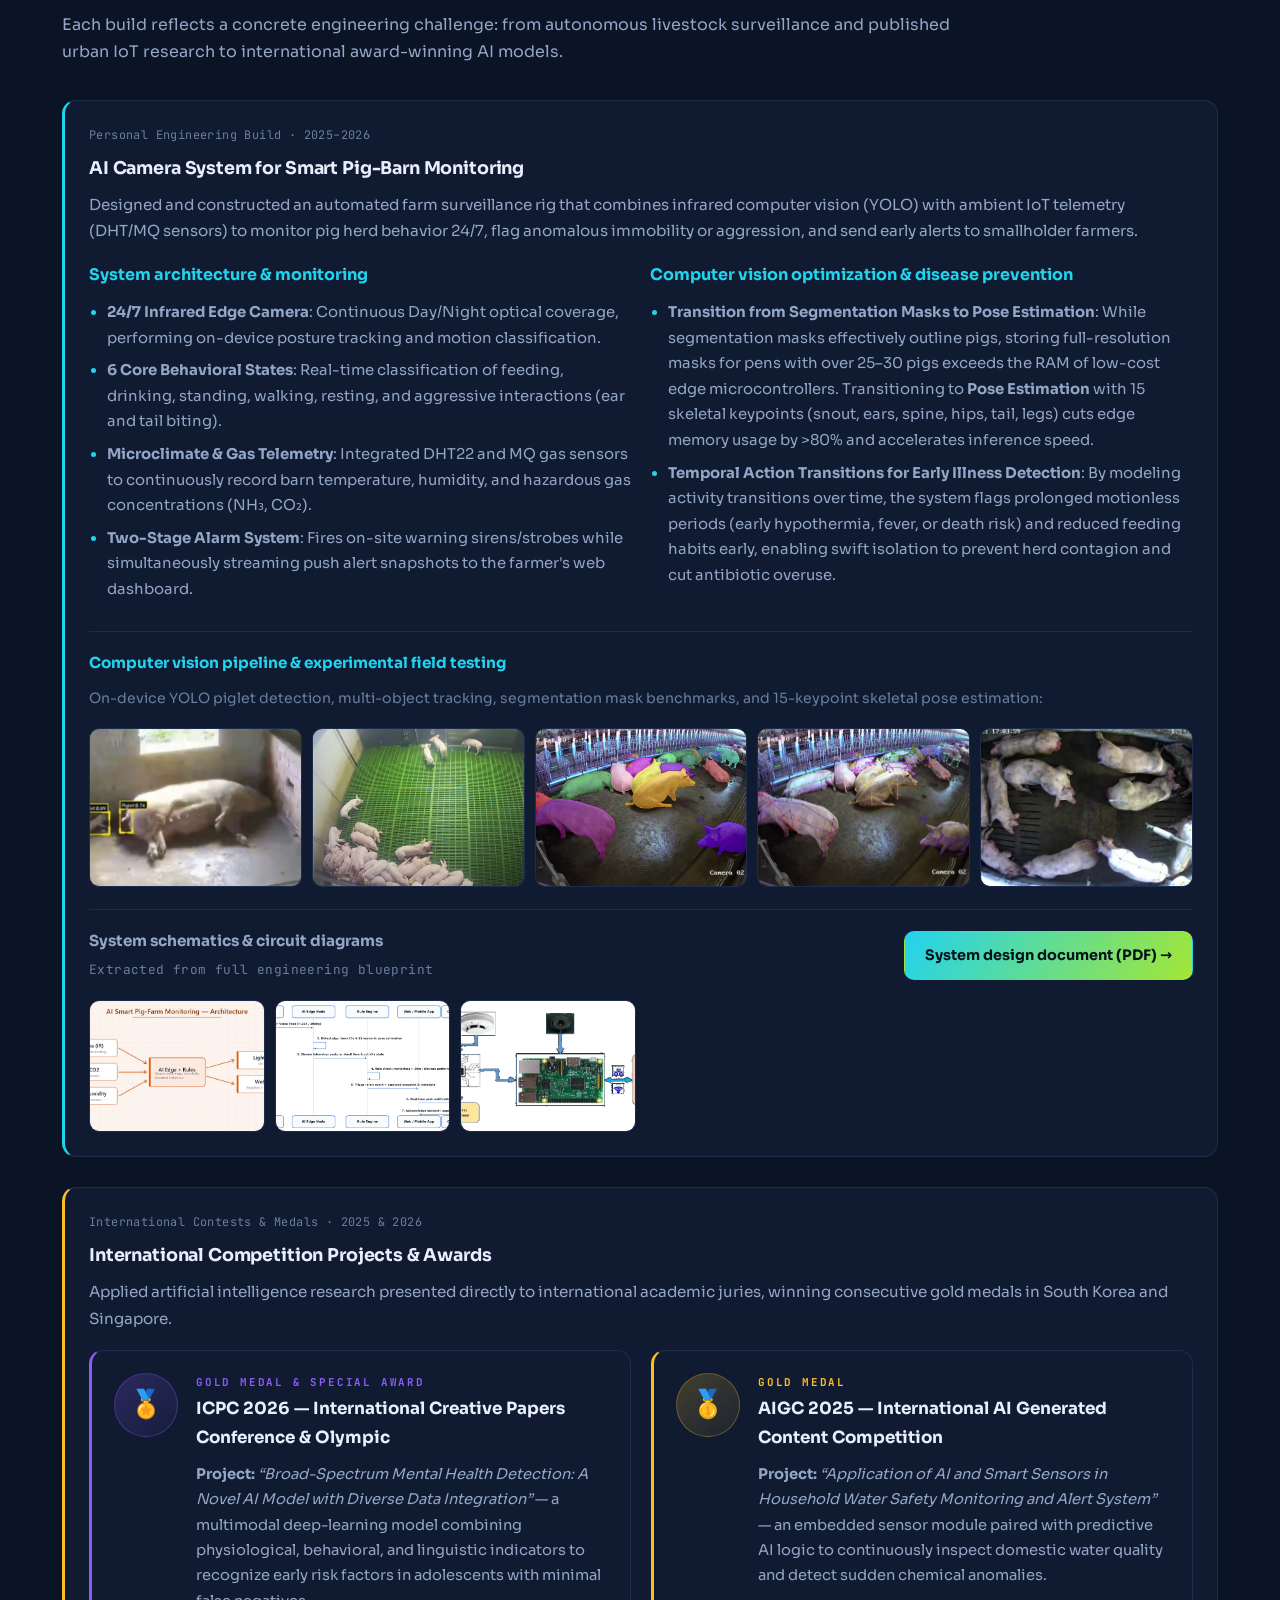
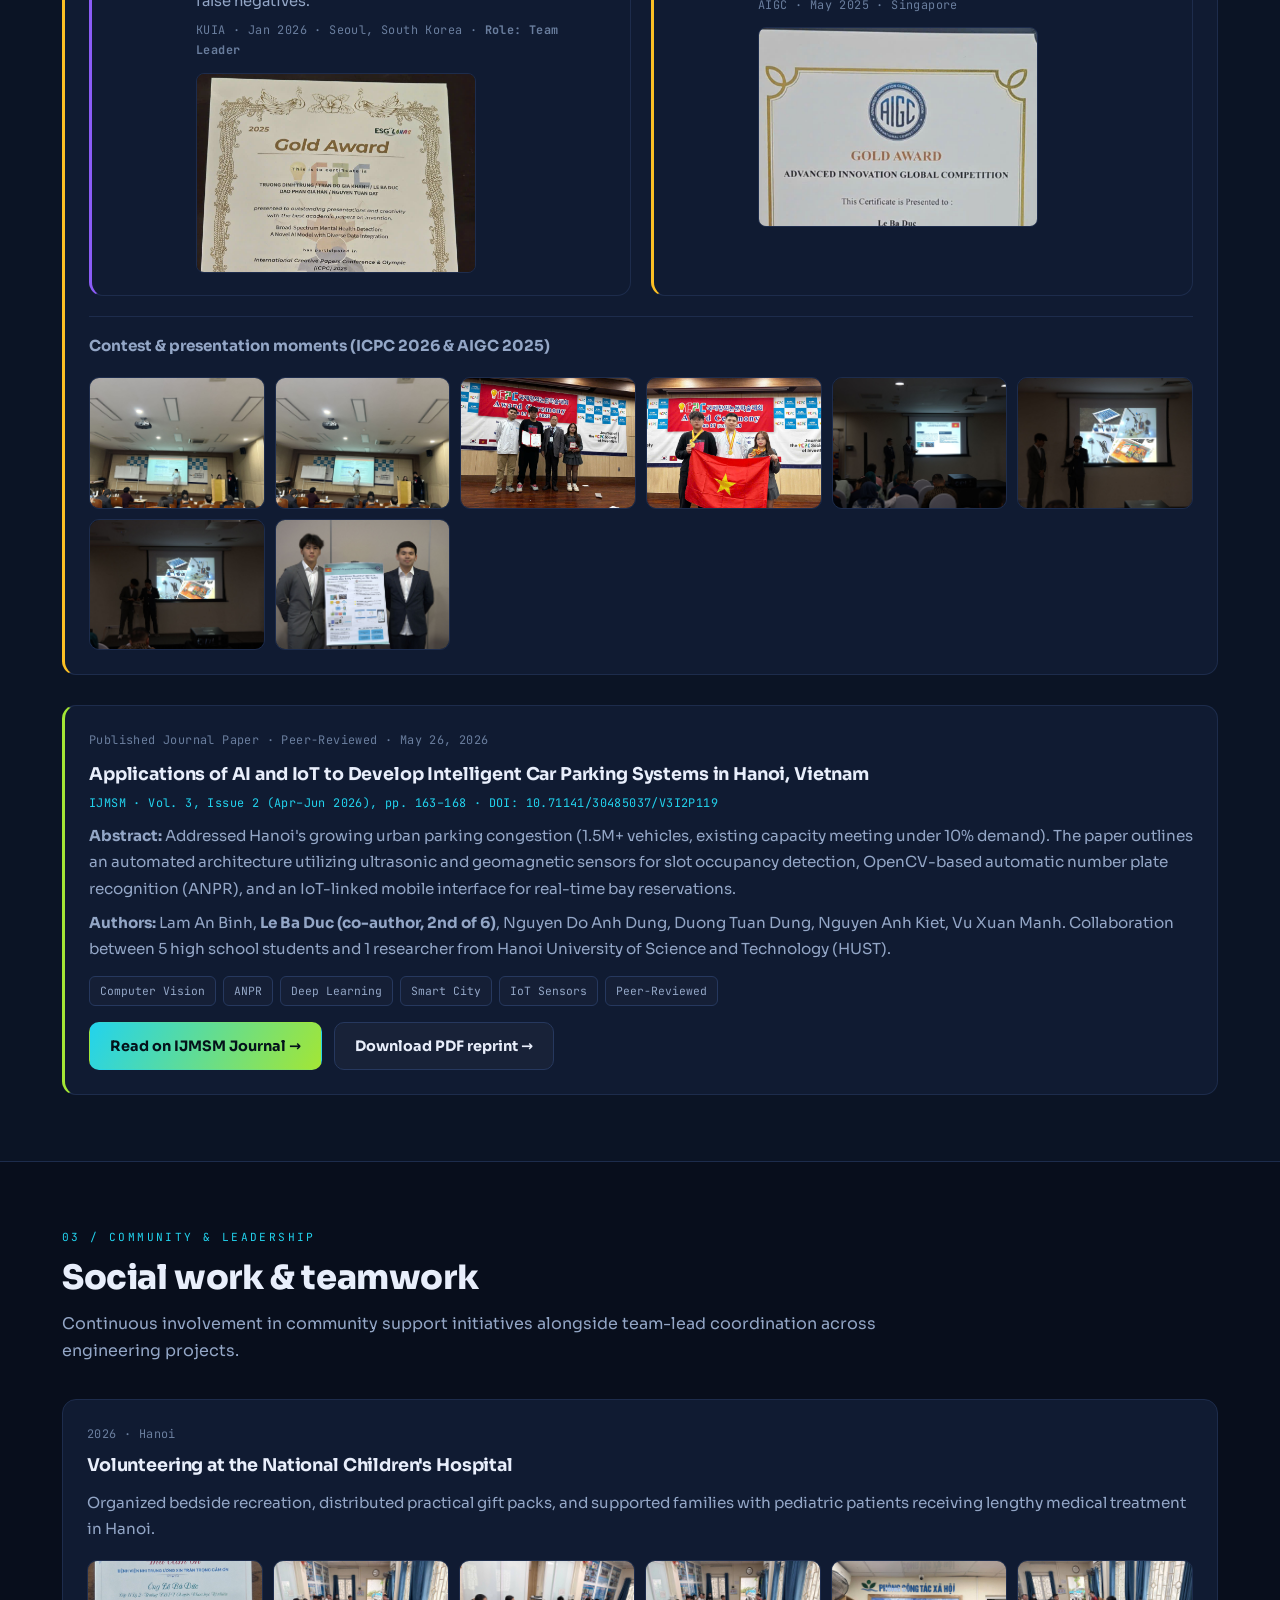
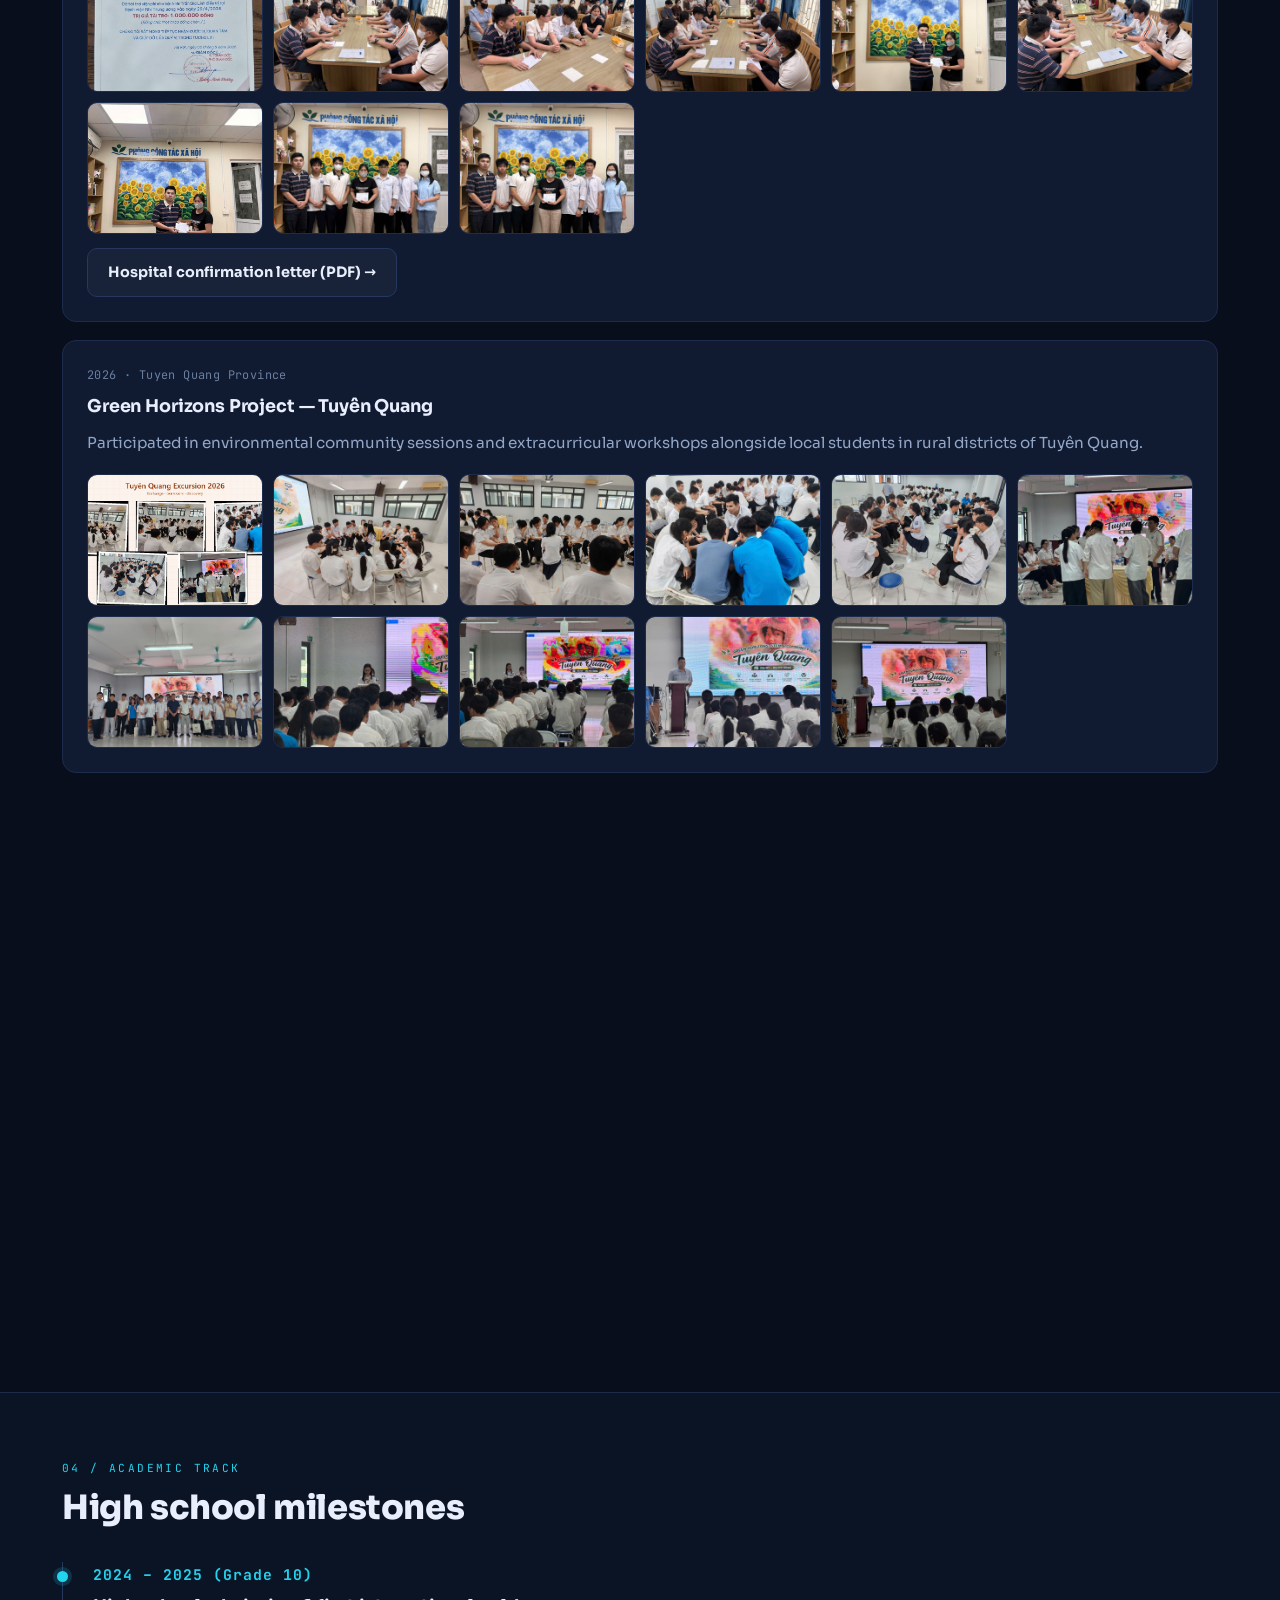
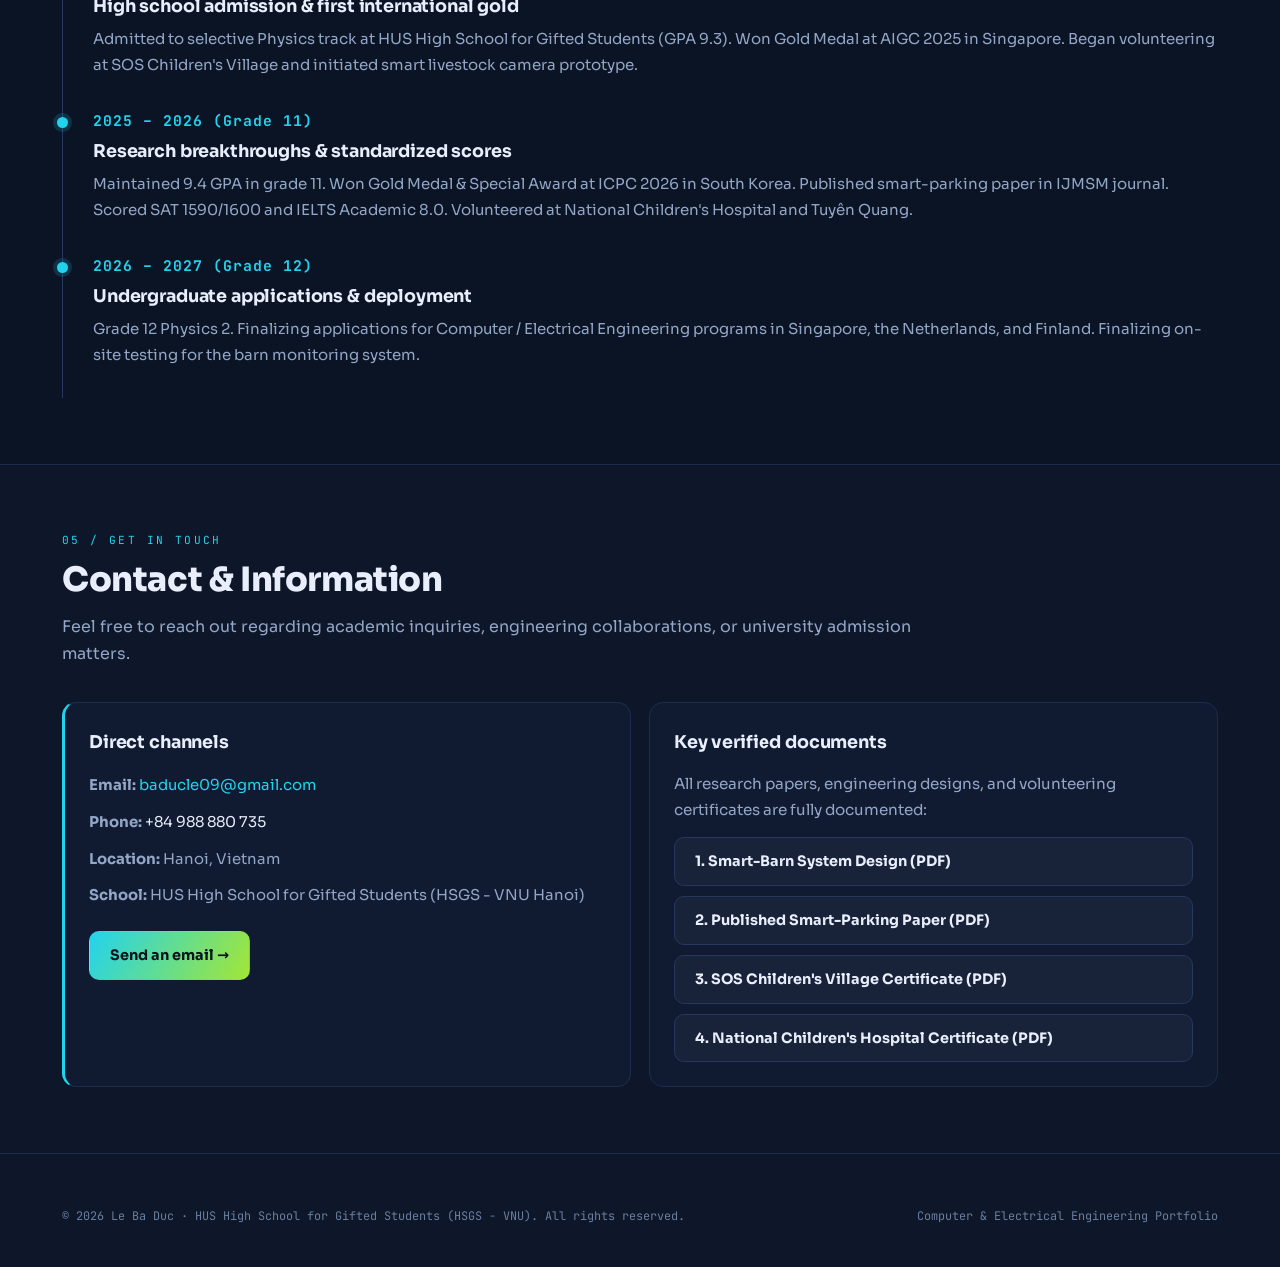
==== commit 2e91c9b2: "feat: default to 100% English portfolio style, delete video files and unify project image galleries" ====
--- a/projects.html
+++ b/projects.html
@@ -1,13 +1,13 @@
 <!DOCTYPE html>
-<html lang="vi">
+<html lang="en">
 <head>
 <meta charset="utf-8">
-<meta http-equiv="refresh" content="0; url=index.html#research">
-<title>Chuyển hướng tới Nghiên cứu &amp; Dự án — Lê Bá Đức</title>
-<script>window.location.replace("index.html#research");</script>
+<meta http-equiv="refresh" content="0; url=index.html#projects">
+<title>Redirecting to Projects &amp; Awards &mdash; Le Ba Duc</title>
+<script>window.location.replace("index.html#projects");</script>
 </head>
 <body style="font-family:sans-serif;text-align:center;padding:50px;background:#080e1c;color:#e8eefb">
-<p>Đang chuyển hướng tới trang Nghiên cứu &amp; Dự án...</p>
-<p><a href="index.html#research" style="color:#22d3ee">Bấm vào đây nếu trang không tự động chuyển hướng</a></p>
+<p>Redirecting to Projects &amp; Awards...</p>
+<p><a href="index.html#projects" style="color:#22d3ee">Click here if you are not redirected automatically</a></p>
 </body>
-</html>+</html>
